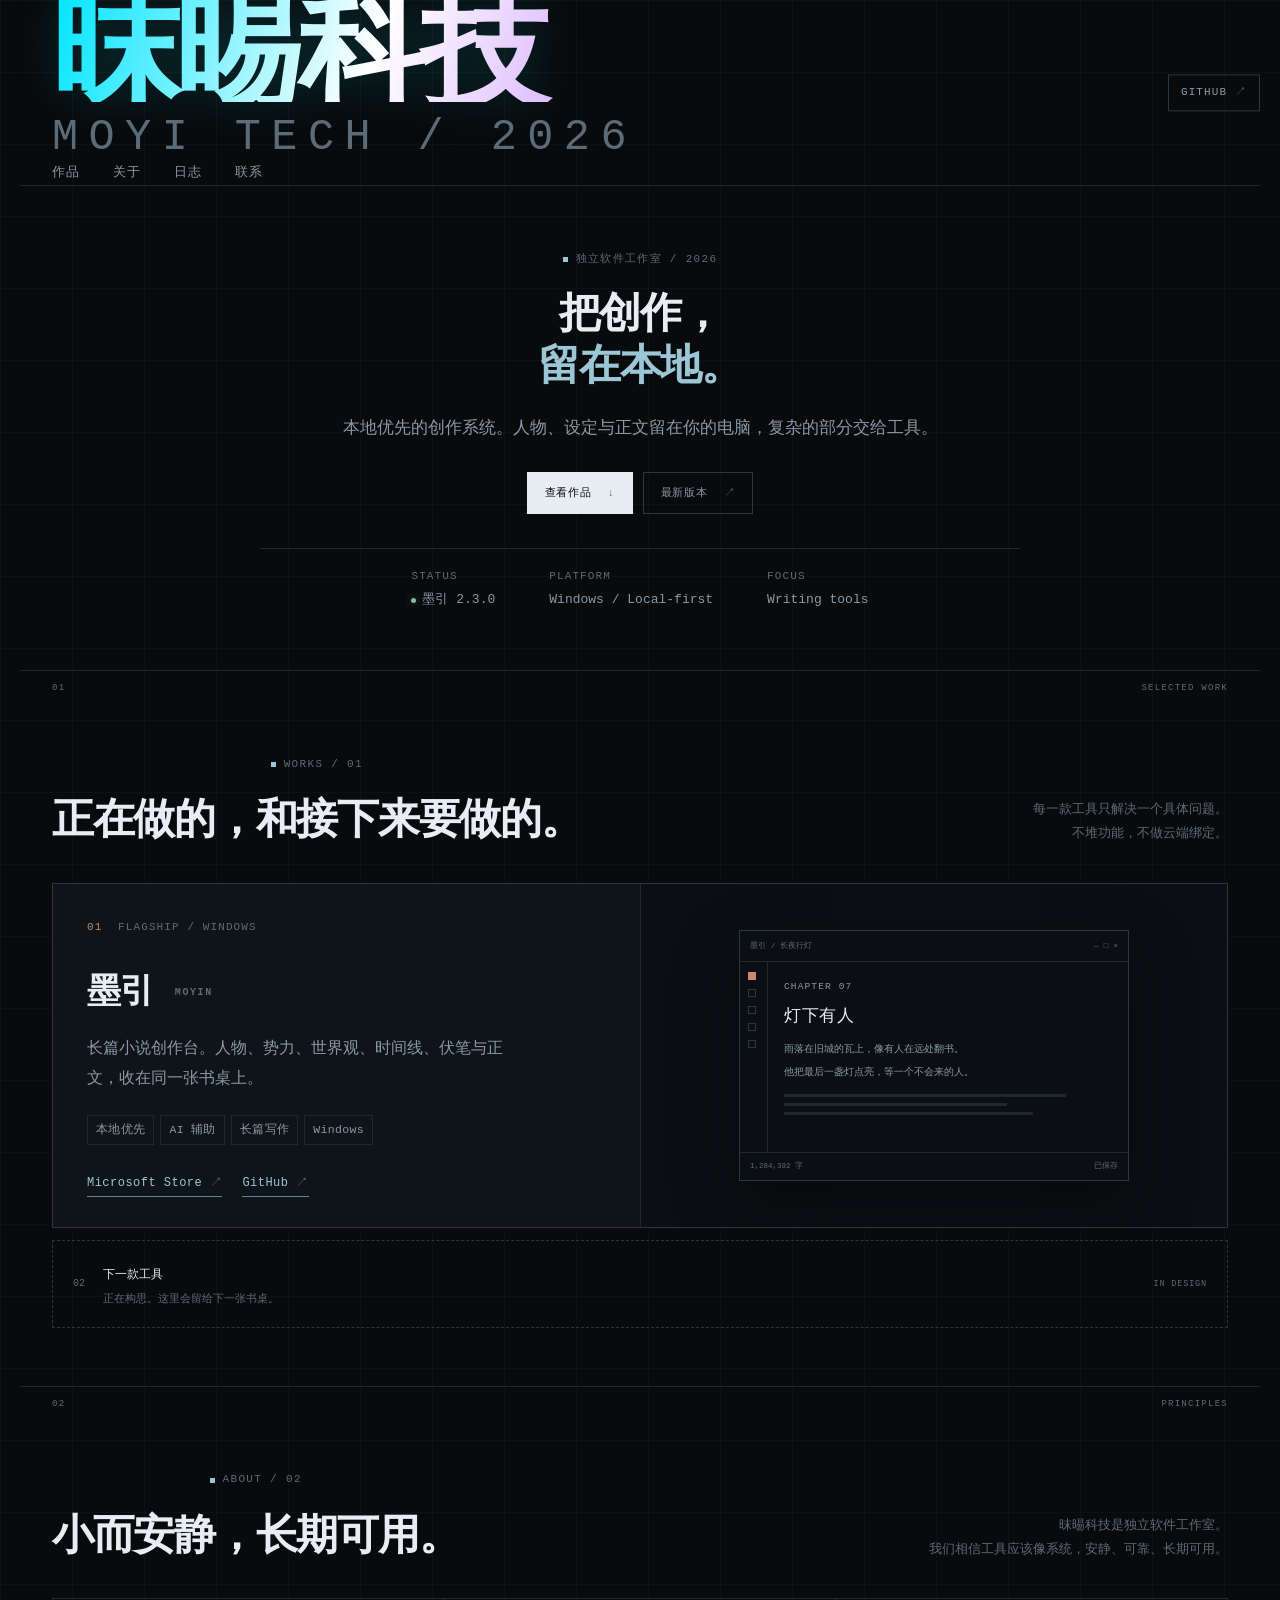
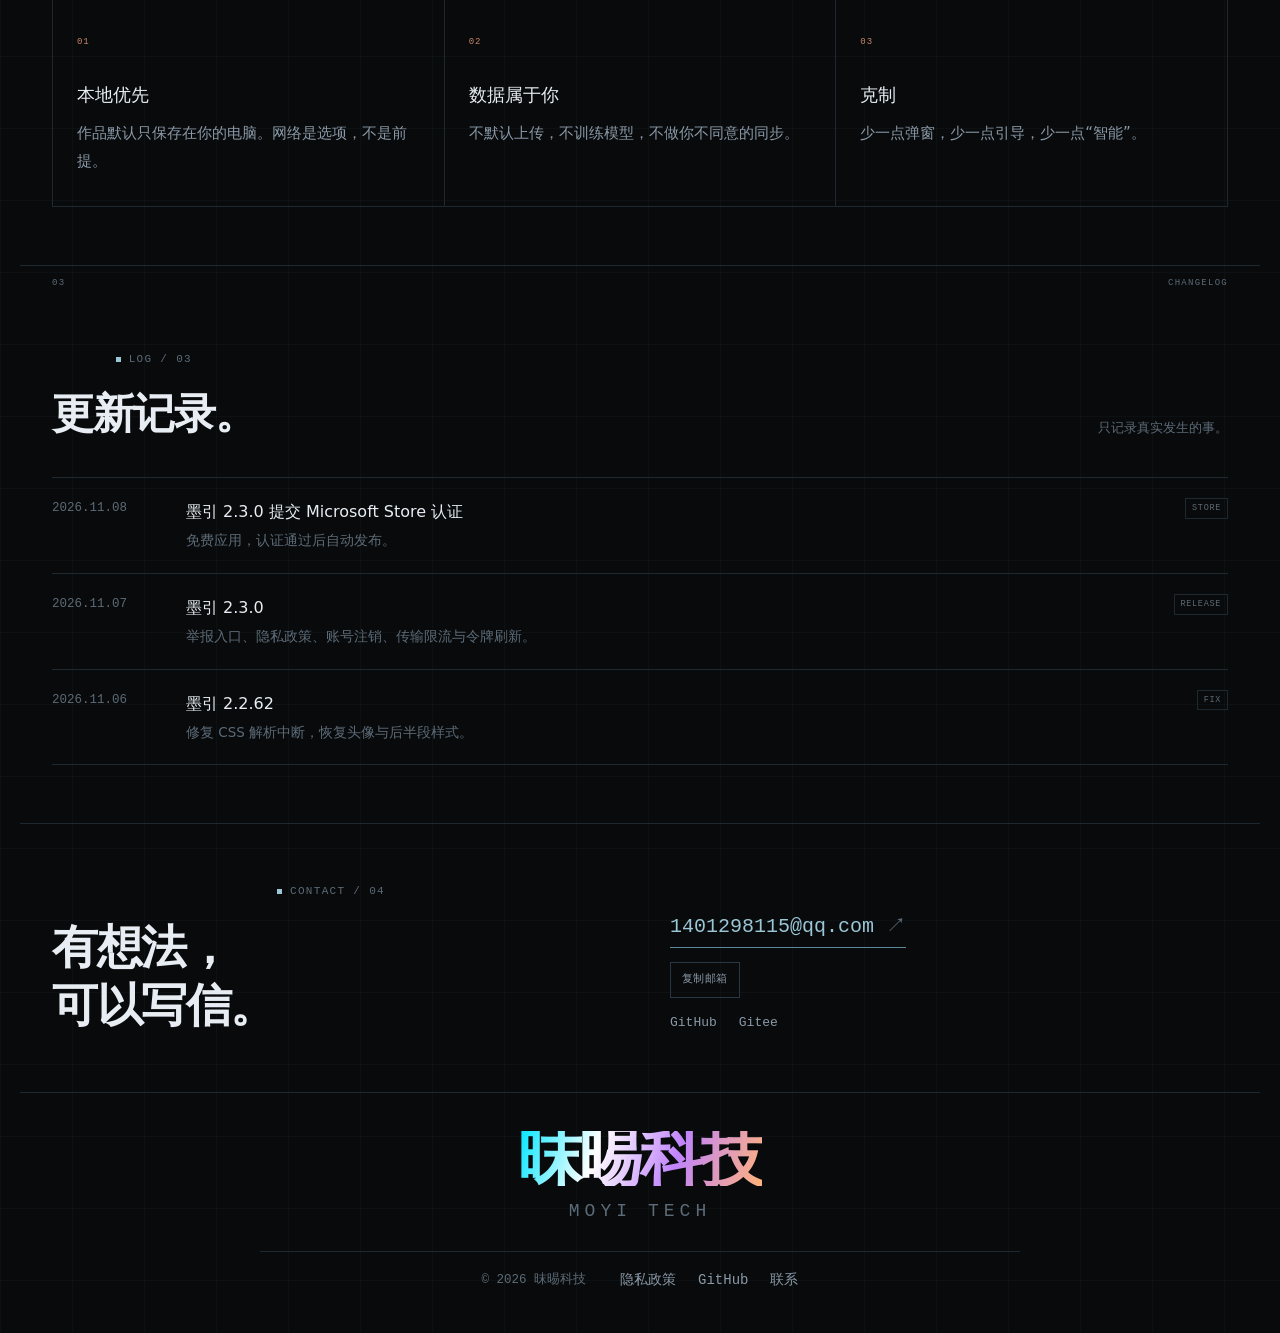
==== index.html @ 30725121 "Compact premium header, keep footer: index.html" ====
<!DOCTYPE html>
<html lang="zh-CN">
<head>
<meta charset="UTF-8">
<meta name="viewport" content="width=device-width, initial-scale=1.0">
<meta name="theme-color" content="#080a0c">
<title>昩晹科技 · 独立软件工作室</title>
<meta name="description" content="昩晹科技是独立软件工作室，做本地优先的写作与创作系统。第一款产品：墨引 · 长篇小说创作台。">
<meta name="author" content="昩晹科技">
<link rel="canonical" href="https://moyitech.top/">
<meta property="og:type" content="website">
<meta property="og:title" content="昩晹科技 · 独立软件工作室">
<meta property="og:description" content="本地优先的写作与创作系统。第一款产品：墨引。">
<meta property="og:url" content="https://moyitech.top/">
<meta property="og:site_name" content="昩晹科技">
<meta name="twitter:card" content="summary">
<meta name="twitter:title" content="昩晹科技 · 独立软件工作室">
<meta name="twitter:description" content="本地优先的写作与创作系统。第一款产品：墨引。">
<link rel="icon" href="favicon.svg" type="image/svg+xml">
<link rel="stylesheet" href="styles.css?v=20261108-5">
<script type="application/ld+json">
{
  "@context": "https://schema.org",
  "@type": "Organization",
  "name": "昩晹科技",
  "alternateName": "MOYI TECH",
  "url": "https://moyitech.top/",
  "email": "1401298115@qq.com",
  "description": "独立软件工作室，做本地优先的写作与创作系统。",
  "sameAs": [
    "https://github.com/MoYinAixiezuo",
    "https://gitee.com/AI-moyin"
  ]
}
</script>
</head>
<body>
<a class="skip" href="#main">跳到主要内容</a>

<header class="nav">
  <a class="brand" href="./" aria-label="昩晹科技首页">
    <span class="brand-word">昩晹科技</span>
    <span class="brand-sub">MOYI TECH / 2026</span>
  </a>
  <nav class="nav-links" aria-label="主导航">
    <a href="#works">作品</a>
    <a href="#about">关于</a>
    <a href="#log">日志</a>
    <a href="#contact">联系</a>
  </nav>
  <a class="nav-cta" href="https://github.com/MoYinAixiezuo/AI-MOYIN" target="_blank" rel="noopener">GITHUB <span>↗</span></a>
  <button class="nav-menu" type="button" aria-label="打开菜单" aria-expanded="false">
    <span></span><span></span>
  </button>
</header>

<main id="main">
  <section class="hero" aria-labelledby="hero-title">
    <div class="hero-copy">
      <p class="eyebrow"><span class="dot"></span> 独立软件工作室 / 2026</p>
      <h1 id="hero-title">把创作，<br><em>留在本地。</em></h1>
      <p class="hero-sub">本地优先的创作系统。人物、设定与正文留在你的电脑，复杂的部分交给工具。</p>
      <div class="hero-actions">
        <a class="btn btn-solid" href="#works">查看作品 <span>↓</span></a>
        <a class="btn btn-ghost" href="https://gitee.com/AI-moyin/let-writing-be-your-guide/releases" target="_blank" rel="noopener">最新版本 <span>↗</span></a>
      </div>
      <dl class="hero-meta">
        <div><dt>STATUS</dt><dd><span class="live"></span> 墨引 2.3.0</dd></div>
        <div><dt>PLATFORM</dt><dd>Windows / Local-first</dd></div>
        <div><dt>FOCUS</dt><dd>Writing tools</dd></div>
      </dl>
    </div>
  </section>

  <div class="rule"><span>01</span><span>SELECTED WORK</span></div>

  <section class="works" id="works" aria-labelledby="works-title">
    <div class="section-head">
      <div>
        <p class="eyebrow"><span class="dot"></span> WORKS / 01</p>
        <h2 id="works-title">正在做的，和接下来要做的。</h2>
      </div>
      <p class="section-note">每一款工具只解决一个具体问题。<br>不堆功能，不做云端绑定。</p>
    </div>

    <article class="product">
      <div class="product-info">
        <div class="product-kicker"><span>01</span> FLAGSHIP / WINDOWS</div>
        <h3>墨引 <small>MOYIN</small></h3>
        <p class="product-desc">长篇小说创作台。人物、势力、世界观、时间线、伏笔与正文，收在同一张书桌上。</p>
        <ul class="tags" aria-label="产品特性">
          <li>本地优先</li><li>AI 辅助</li><li>长篇写作</li><li>Windows</li>
        </ul>
        <div class="product-links">
          <a class="link-arrow" href="https://apps.microsoft.com/detail/9P5GRZ5X1S4Q" target="_blank" rel="noopener">Microsoft Store <span>↗</span></a>
          <a class="link-arrow" href="https://github.com/MoYinAixiezuo/AI-MOYIN" target="_blank" rel="noopener">GitHub <span>↗</span></a>
        </div>
      </div>
      <div class="product-visual" aria-hidden="true">
        <div class="mini-window">
          <div class="mini-top"><span>墨引 / 长夜行灯</span><span>— □ ×</span></div>
          <div class="mini-body">
            <aside class="mini-rail">
              <i class="active"></i><i></i><i></i><i></i><i></i>
            </aside>
            <div class="mini-text">
              <p class="mini-label">CHAPTER 07</p>
              <h4>灯下有人</h4>
              <p>雨落在旧城的瓦上，像有人在远处翻书。</p>
              <p>他把最后一盏灯点亮，等一个不会来的人。</p>
              <div class="mini-lines"><i></i><i></i><i></i></div>
            </div>
          </div>
          <div class="mini-foot"><span>1,284,392 字</span><span>已保存</span></div>
        </div>
      </div>
    </article>

    <div class="next-slot">
      <span class="next-index">02</span>
      <div><strong>下一款工具</strong><p>正在构思。这里会留给下一张书桌。</p></div>
      <span class="next-state">IN DESIGN</span>
    </div>
  </section>

  <div class="rule"><span>02</span><span>PRINCIPLES</span></div>

  <section class="about" id="about" aria-labelledby="about-title">
    <div class="section-head">
      <div>
        <p class="eyebrow"><span class="dot"></span> ABOUT / 02</p>
        <h2 id="about-title">小而安静，长期可用。</h2>
      </div>
      <p class="section-note">昩晹科技是独立软件工作室。<br>我们相信工具应该像系统，安静、可靠、长期可用。</p>
    </div>
    <div class="principles">
      <article><span>01</span><h3>本地优先</h3><p>作品默认只保存在你的电脑。网络是选项，不是前提。</p></article>
      <article><span>02</span><h3>数据属于你</h3><p>不默认上传，不训练模型，不做你不同意的同步。</p></article>
      <article><span>03</span><h3>克制</h3><p>少一点弹窗，少一点引导，少一点“智能”。</p></article>
    </div>
  </section>

  <div class="rule"><span>03</span><span>CHANGELOG</span></div>

  <section class="log" id="log" aria-labelledby="log-title">
    <div class="section-head">
      <div>
        <p class="eyebrow"><span class="dot"></span> LOG / 03</p>
        <h2 id="log-title">更新记录。</h2>
      </div>
      <p class="section-note">只记录真实发生的事。</p>
    </div>
    <ol class="timeline">
      <li><time datetime="2026-11-08">2026.11.08</time><div><strong>墨引 2.3.0 提交 Microsoft Store 认证</strong><p>免费应用，认证通过后自动发布。</p></div><span class="tag">STORE</span></li>
      <li><time datetime="2026-11-07">2026.11.07</time><div><strong>墨引 2.3.0</strong><p>举报入口、隐私政策、账号注销、传输限流与令牌刷新。</p></div><span class="tag">RELEASE</span></li>
      <li><time datetime="2026-11-06">2026.11.06</time><div><strong>墨引 2.2.62</strong><p>修复 CSS 解析中断，恢复头像与后半段样式。</p></div><span class="tag">FIX</span></li>
    </ol>
  </section>

  <section class="contact" id="contact" aria-labelledby="contact-title">
    <div>
      <p class="eyebrow"><span class="dot"></span> CONTACT / 04</p>
      <h2 id="contact-title">有想法，<br>可以写信。</h2>
    </div>
    <div class="contact-actions">
      <a class="contact-mail" href="mailto:1401298115@qq.com">1401298115@qq.com <span>↗</span></a>
      <button class="copy-mail" type="button" data-copy="1401298115@qq.com">复制邮箱</button>
      <div class="socials">
        <a href="https://github.com/MoYinAixiezuo" target="_blank" rel="noopener">GitHub</a>
        <a href="https://gitee.com/AI-moyin" target="_blank" rel="noopener">Gitee</a>
      </div>
    </div>
  </section>
</main>

<footer class="footer">
  <div class="footer-main">
    <div class="footer-brand">昩晹科技</div>
    <div class="footer-sub">MOYI TECH</div>
  </div>
  <div class="footer-bottom">
    <p class="footer-copy">© <span id="year">2026</span> 昩晹科技</p>
    <div class="footer-links">
      <a href="https://moyinaixiezuo.github.io/AI-MOYIN/privacy.html" target="_blank" rel="noopener">隐私政策</a>
      <a href="https://github.com/MoYinAixiezuo/AI-MOYIN" target="_blank" rel="noopener">GitHub</a>
      <a href="mailto:1401298115@qq.com">联系</a>
    </div>
  </div>
</footer>

<div class="toast" id="toast" role="status" aria-live="polite"></div>
<script src="app.js" defer></script>
</body>
</html>
---- styles.css ----
:root {
  --bg: #080a0c;
  --bg-2: #0b0f13;
  --panel: #0f1419;
  --panel-2: #121920;
  --line: #1e2831;
  --line-2: #2a3742;
  --text: #e7edf2;
  --muted: #8a99a6;
  --faint: #5c6b77;
  --cool: #9bc6d6;
  --cool-dim: #5c8798;
  --warm: #c88768;
  --mono: "Cascadia Code", "SFMono-Regular", Consolas, "Liberation Mono", monospace;
  --sans: "Segoe UI", "Microsoft YaHei", "PingFang SC", system-ui, sans-serif;
  --max: 1240px;
}
* { box-sizing: border-box; }
html { scroll-behavior: smooth; }
body {
  margin: 0; background: var(--bg); color: var(--text); font-family: var(--sans);
  font-size: 16px; line-height: 1.75; -webkit-font-smoothing: antialiased;
  background-image:
    linear-gradient(rgba(155, 198, 214, .035) 1px, transparent 1px),
    linear-gradient(90deg, rgba(155, 198, 214, .035) 1px, transparent 1px);
  background-size: 72px 72px;
}
a { color: inherit; text-decoration: none; }
button { font: inherit; }
::selection { background: var(--cool); color: var(--bg); }
.skip { position: fixed; left: 16px; top: -60px; z-index: 100; padding: 9px 14px; background: var(--cool); color: var(--bg); font-size: 12px; transition: top .2s; }
.skip:focus { top: 16px; }

/* Nav */
.nav {
  max-width: var(--max); margin: 0 auto; padding: 0 32px;
  position: relative; border-bottom: 1px solid var(--line);
}
.brand-band { display: block; padding: 22px 0 12px; border-bottom: 1px solid var(--line); }
.brand { display: block; width: 100%; }
.brand-word { display: flex; justify-content: space-between; align-items: baseline; width: 100%; font-family: var(--sans); font-size: clamp(64px, 10vw, 150px); line-height: .8; letter-spacing: -.04em; font-weight: 700;
  background: linear-gradient(108deg, #00e5ff 0%, #ffffff 28%, #c084fc 58%, #ff8a4c 82%, #ffd166 100%);
  -webkit-background-clip: text; background-clip: text;
  -webkit-text-fill-color: transparent; color: transparent;
  filter: drop-shadow(0 0 24px rgba(0, 229, 255, .16));
}
.brand-word i { font-style: normal; }
.brand-sub { display: block; margin-top: 12px; text-align: left; font-family: var(--mono); font-size: clamp(26px, 3.4vw, 49px); line-height: 1.1; letter-spacing: .24em; color: var(--faint); }
.nav-row { position: relative; display: flex; align-items: center; justify-content: center; gap: 26px; padding: 14px 0 16px; }
.nav-links { display: flex; gap: 34px; font-family: var(--mono); font-size: 13px; letter-spacing: .04em; color: var(--muted); }
.nav-links a { transition: color .2s; }
.nav-links a:hover { color: var(--text); }
.nav-cta { position: absolute; right: 0; top: 50%; transform: translateY(-50%); font-family: var(--mono); font-size: 11px; letter-spacing: .1em; border: 1px solid var(--line-2); padding: 8px 12px; color: var(--muted); transition: .2s; }
.nav-cta:hover { border-color: var(--cool-dim); color: var(--cool); }
.nav-cta span { color: var(--faint); }
.nav-menu { display: none; width: 36px; height: 36px; background: none; border: 1px solid var(--line-2); color: var(--text); }
.nav-menu span { display: block; width: 14px; height: 1px; margin: 4px auto; background: currentColor; }

/* Hero */
.hero {
  max-width: var(--max); margin: 0 auto; padding: 64px 32px 58px;
  display: block; text-align: center;
}
.hero-copy { max-width: 900px; margin: 0 auto; }
.eyebrow { margin: 0 0 18px; font-family: var(--mono); font-size: 11px; letter-spacing: .12em; color: var(--faint); display: flex; align-items: center; justify-content: center; gap: 8px; }
.dot { width: 5px; height: 5px; background: var(--cool); display: inline-block; }
.hero h1 {
  margin: 0; display: inline-block; font-size: clamp(32px, 3.8vw, 42px); line-height: 1.24; letter-spacing: -.03em; font-weight: 600;
  color: var(--text);
}
.hero h1 em { font-style: normal; color: var(--cool); }
.hero-sub { margin: 20px auto 0; max-width: 620px; color: var(--muted); font-size: 17px; line-height: 1.9; }
.hero-actions { display: flex; gap: 10px; flex-wrap: wrap; justify-content: center; margin-top: 28px; }
.btn { display: inline-flex; align-items: center; gap: 16px; padding: 11px 17px; font-family: var(--mono); font-size: 10.5px; letter-spacing: .07em; border: 1px solid var(--line-2); transition: .2s; }
.btn span { color: var(--faint); }
.btn-solid { background: var(--text); color: var(--bg); border-color: var(--text); }
.btn-solid:hover { background: var(--cool); border-color: var(--cool); }
.btn-ghost { color: var(--muted); }
.btn-ghost:hover { color: var(--text); border-color: var(--cool-dim); }
.hero-meta { display: flex; justify-content: center; gap: 54px; flex-wrap: wrap; margin: 34px auto 0; padding: 18px 0 0; border-top: 1px solid var(--line); max-width: 760px; text-align: left; }
.hero-meta dt { font-family: var(--mono); font-size: 11px; letter-spacing: .1em; color: var(--faint); margin-bottom: 3px; }
.hero-meta dd { margin: 0; font-family: var(--mono); font-size: 13px; color: var(--muted); display: flex; align-items: center; gap: 6px; }
.live { width: 5px; height: 5px; background: #7fbf9a; border-radius: 50%; display: inline-block; box-shadow: 0 0 8px rgba(127,191,154,.5); }

/* Terminal panel */
.hero-panel { position: relative; border: 1px solid var(--line-2); background: rgba(15,20,25,.86); overflow: hidden; }
.hero-panel::before { content: ""; position: absolute; inset: 0; background-image: linear-gradient(rgba(155,198,214,.03) 1px, transparent 1px), linear-gradient(90deg, rgba(155,198,214,.03) 1px, transparent 1px); background-size: 28px 28px; pointer-events: none; }
.panel-bar { position: relative; display: flex; justify-content: space-between; align-items: center; padding: 11px 14px; border-bottom: 1px solid var(--line); font-family: var(--mono); font-size: 9px; letter-spacing: .12em; color: var(--faint); }
.panel-dots { display: flex; gap: 5px; }
.panel-dots i { width: 5px; height: 5px; border: 1px solid var(--line-2); display: block; }
.panel-dots i:first-child { background: var(--cool-dim); border-color: var(--cool-dim); }
.panel-body { position: relative; padding: 24px 18px 0; font-family: var(--mono); font-size: 12px; line-height: 2.15; color: var(--muted); }
.code-line { white-space: nowrap; }
.ln { display: inline-block; width: 26px; color: var(--faint); user-select: none; }
.kw { color: #8fb3c4; }
.str { color: #c9a184; }
.panel-status { display: flex; justify-content: space-between; margin: 22px -18px 0; padding: 11px 14px; border-top: 1px solid var(--line); font-size: 9px; letter-spacing: .1em; color: var(--faint); }
.panel-status span { display: flex; align-items: center; gap: 6px; }
.panel-grid { position: absolute; right: -18px; bottom: -22px; width: 120px; height: 120px; border: 1px solid var(--line); opacity: .45; transform: rotate(45deg); }

/* Rules */
.rule { max-width: var(--max); margin: 0 auto; padding: 0 32px; display: flex; justify-content: space-between; border-top: 1px solid var(--line); padding-top: 10px; font-family: var(--mono); font-size: 9px; letter-spacing: .14em; color: var(--faint); }

/* Sections */
.works, .about, .log, .contact { max-width: var(--max); margin: 0 auto; padding: 58px 32px; }
.section-head { display: flex; justify-content: space-between; gap: 40px; align-items: flex-end; margin-bottom: 36px; }
.section-head h2 { margin: 0; font-size: clamp(28px, 3.4vw, 42px); line-height: 1.3; letter-spacing: -.03em; font-weight: 600; }
.section-note { margin: 0; text-align: right; font-family: var(--mono); font-size: 12.5px; line-height: 1.9; color: var(--faint); }

/* Product */
.product { display: grid; grid-template-columns: 1fr 1fr; border: 1px solid var(--line-2); background: var(--panel); }
.product-info { padding: 34px 34px 30px; display: flex; flex-direction: column; align-items: flex-start; }
.product-kicker { font-family: var(--mono); font-size: 11px; letter-spacing: .1em; color: var(--faint); }
.product-kicker span { color: var(--warm); margin-right: 8px; }
.product h3 { margin: 24px 0 0; font-size: 34px; letter-spacing: -.02em; font-weight: 600; }
.product h3 small { font-family: var(--mono); font-size: 10px; letter-spacing: .16em; color: var(--faint); margin-left: 10px; vertical-align: middle; }
.product-desc { max-width: 430px; margin: 14px 0 0; color: var(--muted); font-size: 15.5px; line-height: 1.9; }
.tags { display: flex; flex-wrap: wrap; gap: 6px; padding: 0; margin: 22px 0 0; list-style: none; }
.tags li { font-family: var(--mono); font-size: 11.5px; letter-spacing: .03em; color: var(--muted); border: 1px solid var(--line); padding: 4px 8px; }
.product-links { display: flex; gap: 20px; flex-wrap: wrap; margin-top: auto; padding-top: 28px; }
.link-arrow { font-family: var(--mono); font-size: 12px; letter-spacing: .04em; color: var(--cool); border-bottom: 1px solid var(--cool-dim); padding-bottom: 2px; }
.link-arrow span { color: var(--faint); }
.product-visual { border-left: 1px solid var(--line); display: grid; place-items: center; padding: 30px; background: var(--bg-2); position: relative; overflow: hidden; }
.product-visual::after { content: ""; position: absolute; inset: 0; background-image: radial-gradient(rgba(155,198,214,.12) .6px, transparent .6px); background-size: 12px 12px; opacity: .35; pointer-events: none; }
.mini-window { position: relative; width: 100%; max-width: 390px; border: 1px solid var(--line-2); background: #0b0f13; box-shadow: 0 24px 60px rgba(0,0,0,.35); z-index: 1; }
.mini-top { display: flex; justify-content: space-between; align-items: center; padding: 8px 10px; border-bottom: 1px solid var(--line); font-family: var(--mono); font-size: 8px; color: var(--faint); }
.mini-body { display: grid; grid-template-columns: 28px 1fr; min-height: 190px; }
.mini-rail { border-right: 1px solid var(--line); padding: 10px 8px; display: flex; flex-direction: column; gap: 9px; }
.mini-rail i { display: block; width: 8px; height: 8px; border: 1px solid var(--line-2); }
.mini-rail i.active { background: var(--warm); border-color: var(--warm); }
.mini-text { padding: 16px 16px 12px; }
.mini-label { margin: 0; font-family: var(--mono); font-size: 7.5px; letter-spacing: .12em; color: var(--faint); }
.mini-text h4 { margin: 5px 0 10px; font-size: 17px; font-weight: 500; letter-spacing: .04em; }
.mini-text p { margin: 0 0 5px; font-size: 9.5px; line-height: 1.85; color: var(--muted); }
.mini-lines { margin-top: 14px; display: grid; gap: 6px; }
.mini-lines i { display: block; height: 3px; background: var(--line); width: 86%; }
.mini-lines i:nth-child(2) { width: 68%; }
.mini-lines i:nth-child(3) { width: 76%; }
.mini-foot { display: flex; justify-content: space-between; border-top: 1px solid var(--line); padding: 7px 10px; font-family: var(--mono); font-size: 7.5px; color: var(--faint); }

.next-slot { display: flex; align-items: center; gap: 18px; margin-top: 12px; border: 1px dashed var(--line-2); padding: 18px 20px; }
.next-index { font-family: var(--mono); font-size: 10px; color: var(--faint); }
.next-slot strong { font-size: 12px; font-weight: 500; }
.next-slot p { margin: 2px 0 0; color: var(--faint); font-size: 11px; }
.next-state { margin-left: auto; font-family: var(--mono); font-size: 8.5px; letter-spacing: .1em; color: var(--faint); }

/* About */
.principles { display: grid; grid-template-columns: repeat(3, 1fr); border-top: 1px solid var(--line); border-left: 1px solid var(--line); }
.principles article { border-right: 1px solid var(--line); border-bottom: 1px solid var(--line); padding: 26px 24px 30px; }
.principles span { font-family: var(--mono); font-size: 9px; color: var(--warm); letter-spacing: .1em; }
.principles h3 { margin: 26px 0 8px; font-size: 18px; font-weight: 500; }
.principles p { margin: 0; color: var(--muted); font-size: 15px; line-height: 1.9; }

/* Log */
.timeline { list-style: none; padding: 0; margin: 0; border-top: 1px solid var(--line); }
.timeline li { display: grid; grid-template-columns: 110px 1fr 70px; gap: 24px; align-items: start; padding: 20px 0; border-bottom: 1px solid var(--line); }
.timeline time { font-family: var(--mono); font-size: 12.5px; color: var(--faint); }
.timeline strong { font-size: 16px; font-weight: 500; }
.timeline p { margin: 3px 0 0; color: var(--faint); font-size: 13.5px; }
.tag { justify-self: end; font-family: var(--mono); font-size: 8.5px; letter-spacing: .08em; color: var(--faint); border: 1px solid var(--line); padding: 2px 6px; }

/* Contact */
.contact { display: grid; grid-template-columns: 1fr 1fr; gap: 60px; align-items: end; border-top: 1px solid var(--line); }
.contact h2 { margin: 0; font-size: clamp(30px, 4vw, 46px); line-height: 1.25; letter-spacing: -.03em; font-weight: 600; }
.contact-actions { display: flex; flex-direction: column; align-items: flex-start; gap: 14px; }
.contact-mail { font-family: var(--mono); font-size: clamp(14px, 2vw, 20px); color: var(--cool); border-bottom: 1px solid var(--cool-dim); padding-bottom: 3px; }
.contact-mail span { color: var(--faint); }
.copy-mail { background: none; border: 1px solid var(--line-2); color: var(--muted); font-family: var(--mono); font-size: 11px; letter-spacing: .04em; padding: 7px 11px; cursor: pointer; }
.copy-mail:hover { color: var(--text); border-color: var(--cool-dim); }
.socials { display: flex; gap: 22px; font-family: var(--mono); font-size: 13px; color: var(--muted); }
.socials a:hover { color: var(--cool); }

/* Footer */
.footer { max-width: var(--max); margin: 0 auto; padding: 38px 32px 40px; border-top: 1px solid var(--line); display: block; text-align: center; }
.footer-main { display: flex; flex-direction: column; align-items: center; gap: 10px; padding-bottom: 24px; }
.footer-brand { font-family: var(--sans); font-size: 64px; line-height: .85; font-weight: 700; letter-spacing: -.05em;
  background: linear-gradient(108deg, #00e5ff 0%, #ffffff 32%, #c084fc 64%, #ffb27a 100%);
  -webkit-background-clip: text; background-clip: text; -webkit-text-fill-color: transparent; color: transparent;
}
.footer-sub { font-family: var(--mono); font-size: 18px; letter-spacing: .28em; color: var(--faint); }
.footer p { margin: 0; font-family: var(--mono); font-size: 12.5px; color: var(--faint); }
.footer-bottom { display: flex; justify-content: center; align-items: center; gap: 34px; max-width: 760px; margin: 0 auto; border-top: 1px solid var(--line); padding-top: 16px; flex-wrap: wrap; }
.footer-links { display: flex; gap: 22px; justify-content: center; font-family: var(--mono); font-size: 14px; color: var(--muted); }
.footer-links a:hover { color: var(--cool); }

/* Toast */
.toast { position: fixed; left: 50%; bottom: 24px; transform: translate(-50%, 20px); background: var(--text); color: var(--bg); font-family: var(--mono); font-size: 10px; padding: 8px 14px; opacity: 0; pointer-events: none; transition: .25s; z-index: 50; }
.toast.show { opacity: 1; transform: translate(-50%, 0); }

@media (max-width: 920px) {
  .hero { grid-template-columns: 1fr; gap: 40px; padding-top: 56px; }
  .hero-panel { max-width: 520px; }
  .product { grid-template-columns: 1fr; }
  .product-visual { border-left: 0; border-top: 1px solid var(--line); min-height: 280px; }
  .contact { grid-template-columns: 1fr; gap: 30px; }
}
@media (max-width: 680px) {
  .nav { padding: 0 20px; }
  .brand-band { padding: 16px 0 10px; }
  .brand { gap: 12px; }
  .brand-mark { width: 40px; height: 40px; font-size: 20px; }
  .brand-word { font-size: 64px; }
  .brand-sub { margin-top: 8px; font-size: 20px; letter-spacing: .18em; }
  .brand-meta { display: none; }
  .nav-row { padding: 12px 0; }
  .nav-links { display: none; position: absolute; top: 100%; left: 0; right: 0; background: var(--bg); border-bottom: 1px solid var(--line); padding: 16px 20px; flex-direction: column; gap: 12px; z-index: 30; }
  .nav-links.open { display: flex; }
  .nav-cta { display: none; }
  .nav-menu { position: absolute; right: 0; top: 50%; transform: translateY(-50%); display: block; margin-left: 0; }
  .hero, .works, .about, .log, .contact { padding-left: 20px; padding-right: 20px; }
  .rule { padding-left: 20px; padding-right: 20px; }
  .hero { padding-top: 42px; padding-bottom: 54px; }
  .hero h1 { font-size: 30px; }
  .brand-word { font-size: 38px; }
  .brand-mark { width: 32px; height: 32px; font-size: 16px; }
  .hero-meta { display: grid; grid-template-columns: 1fr 1fr; gap: 14px 22px; max-width: 100%; margin-top: 28px; }
  .hero-meta > div:nth-child(3) { display: none; }
  .hero-meta dd { font-size: 11.5px; }
  .hero-meta dt { font-size: 10px; }
  .section-head { flex-direction: column; align-items: flex-start; gap: 12px; }
  .section-note { text-align: left; }
  .principles { grid-template-columns: 1fr; }
  .timeline li { grid-template-columns: 1fr; gap: 5px; }
  .tag { justify-self: start; }
  .footer { padding-left: 20px; padding-right: 20px; }
  .footer-main { gap: 8px; padding-bottom: 20px; }
  .footer-brand { font-size: 42px; }
  .footer-sub { font-size: 13px; letter-spacing: .2em; }
  .footer-bottom { flex-direction: column; align-items: center; gap: 10px; }
  .footer-links { justify-content: center; flex-wrap: wrap; gap: 18px; font-size: 13px; }
  .product-info { padding: 26px 22px; }
  .product-visual { padding: 22px; }
  .next-slot { align-items: flex-start; }
  .next-state { display: none; }
}
@media (prefers-reduced-motion: reduce) {
  html { scroll-behavior: auto; }
  .reveal { opacity: 1; transform: none; transition: none; }
}
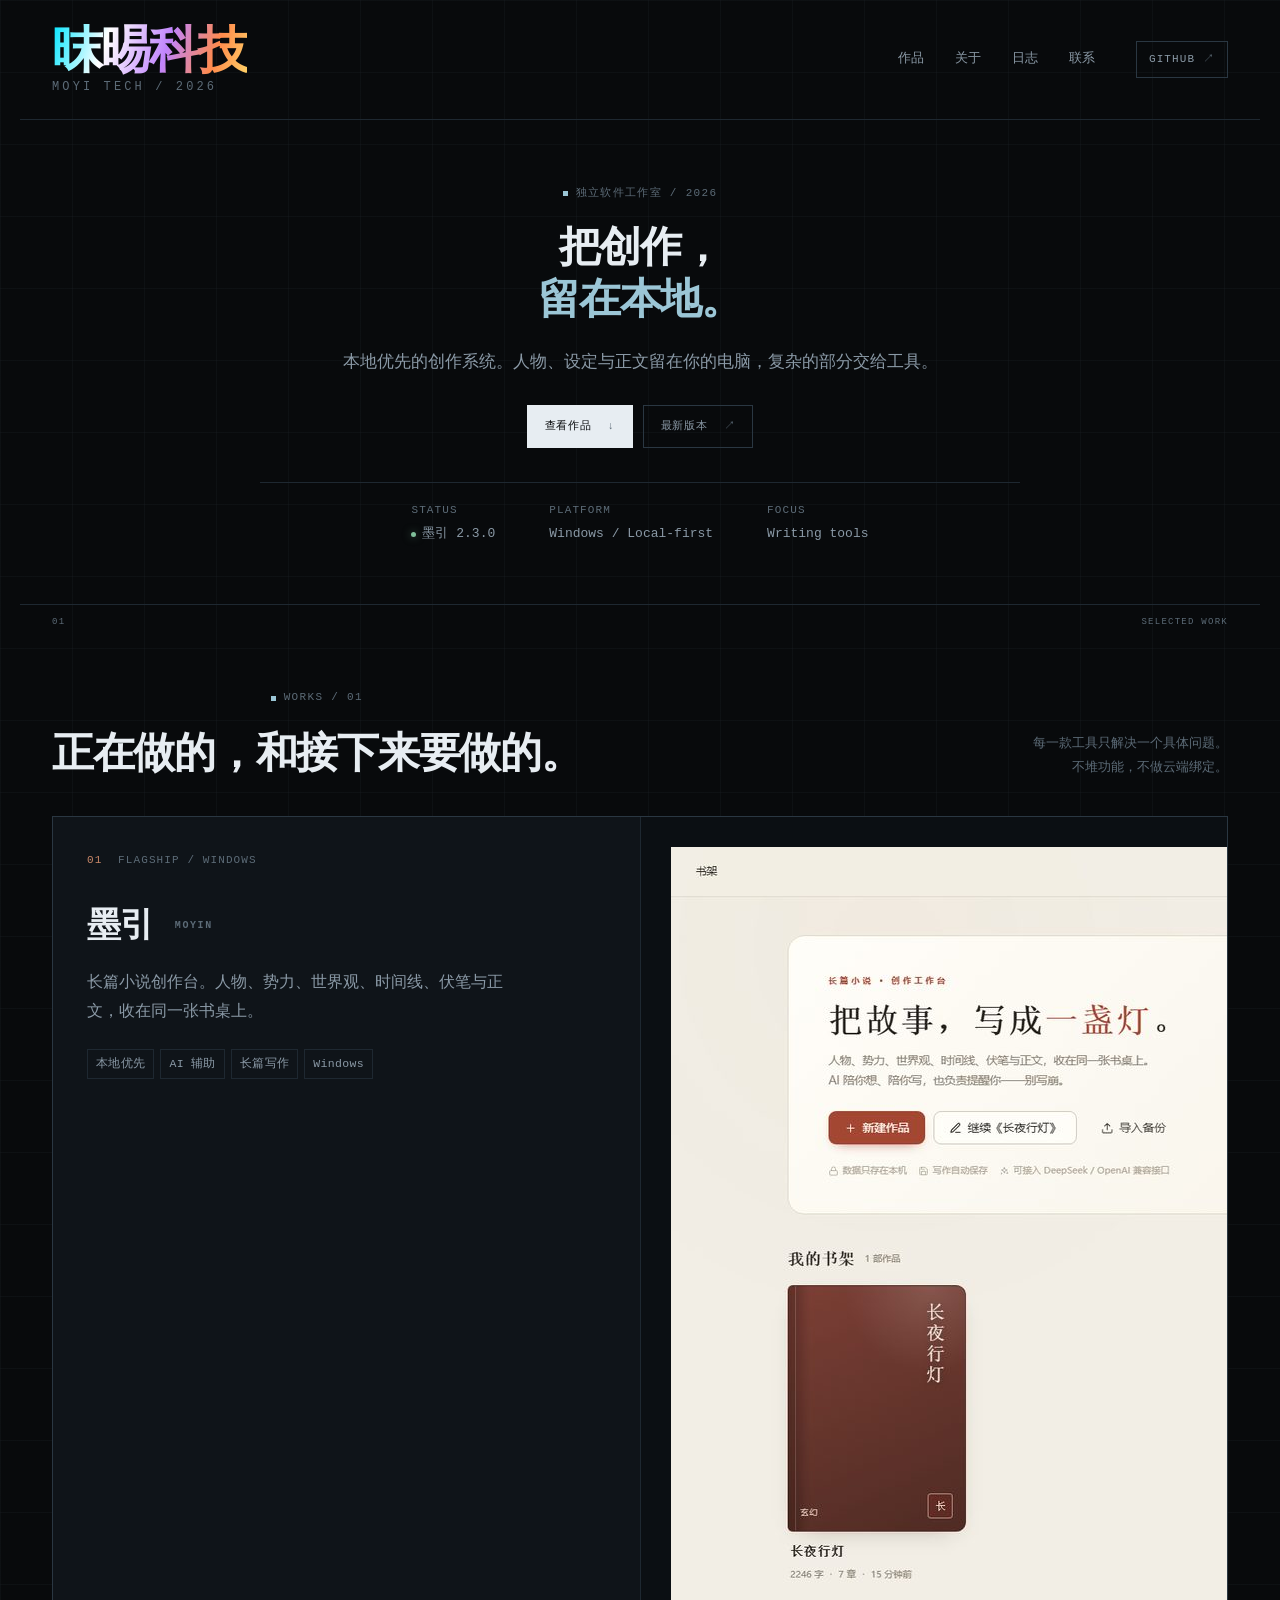
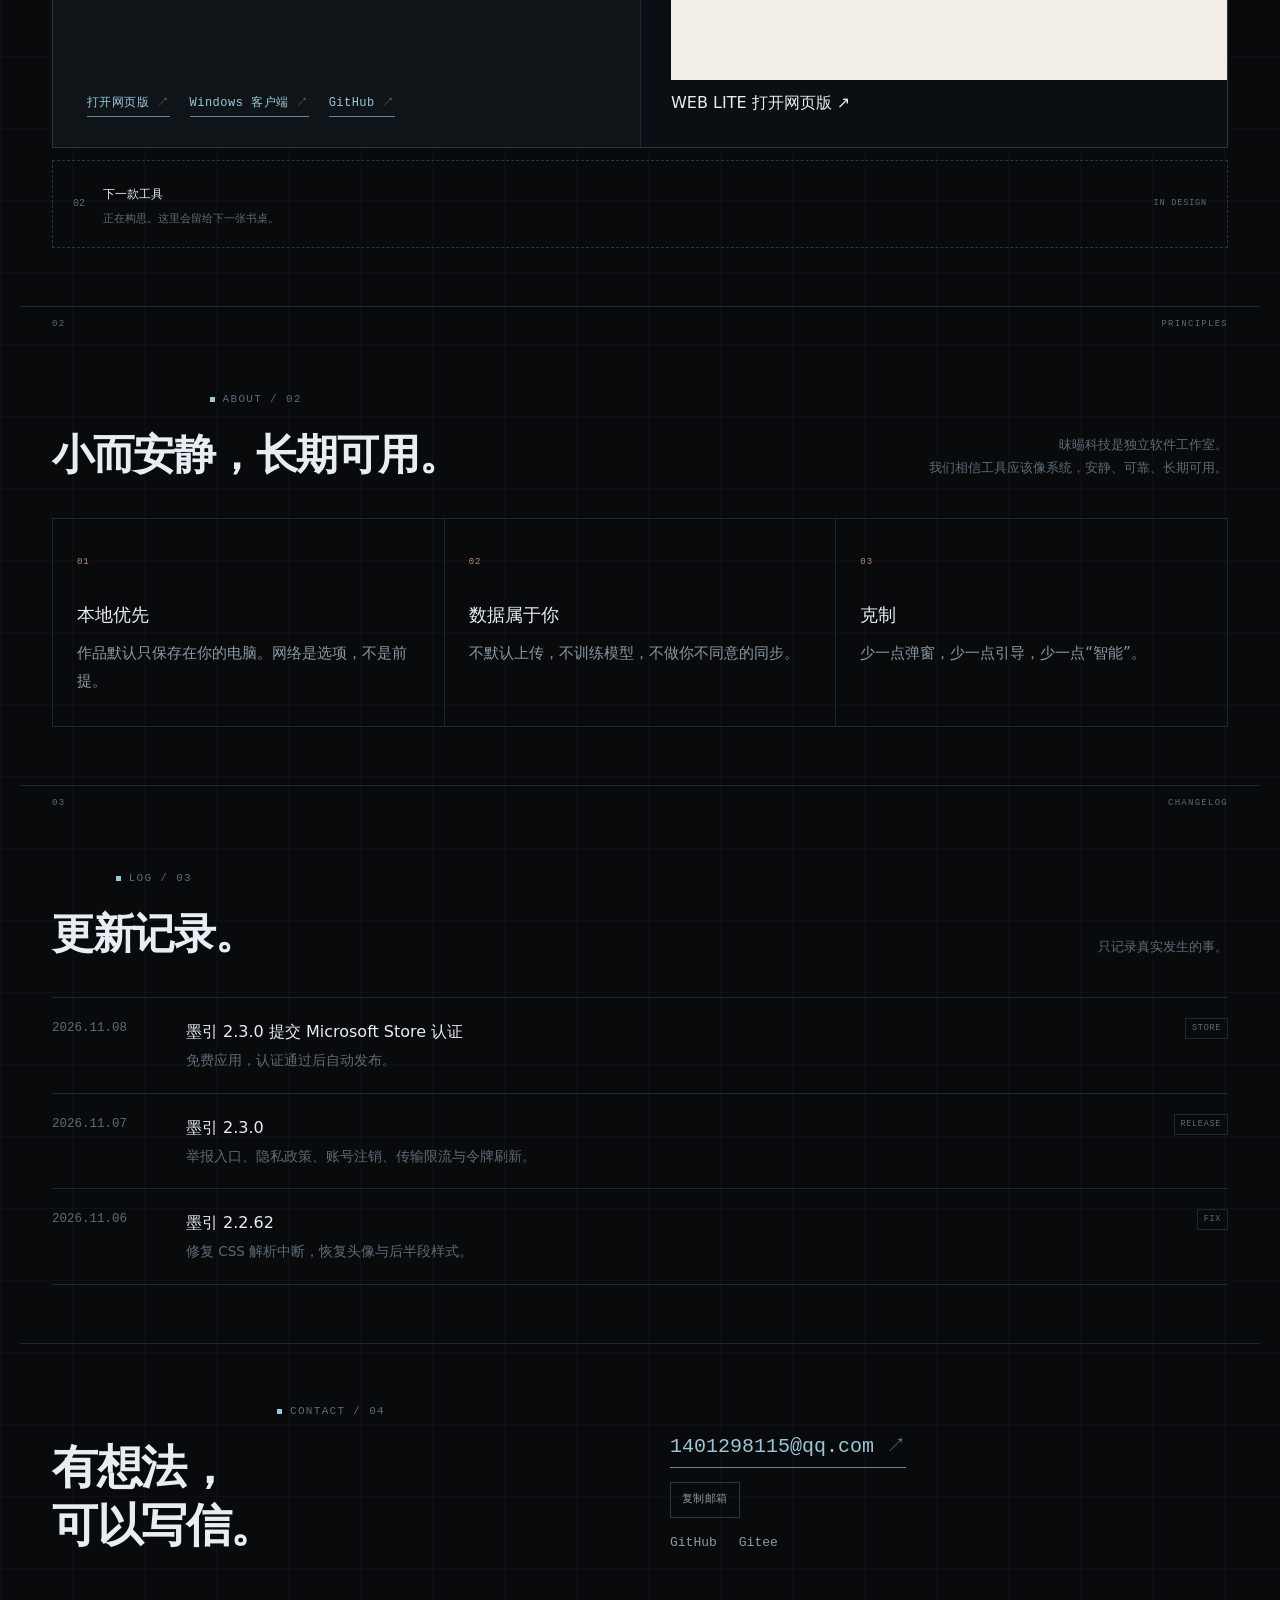
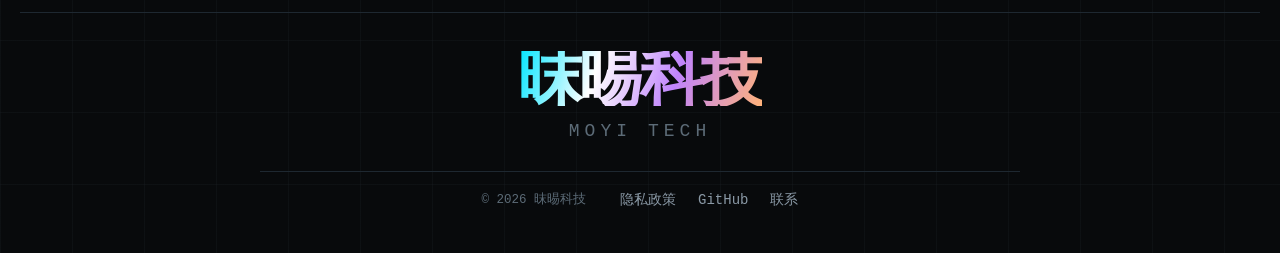
==== commit 0bd049a9: "Web Lite entry and shelf shot: index.html" ====
--- a/index.html
+++ b/index.html
@@ -17,7 +17,7 @@
 <meta name="twitter:title" content="昩晹科技 · 独立软件工作室">
 <meta name="twitter:description" content="本地优先的写作与创作系统。第一款产品：墨引。">
 <link rel="icon" href="favicon.svg" type="image/svg+xml">
-<link rel="stylesheet" href="styles.css?v=20261108-5">
+<link rel="stylesheet" href="styles.css?v=20261108-6">
 <script type="application/ld+json">
 {
   "@context": "https://schema.org",
@@ -92,27 +92,17 @@
           <li>本地优先</li><li>AI 辅助</li><li>长篇写作</li><li>Windows</li>
         </ul>
         <div class="product-links">
-          <a class="link-arrow" href="https://apps.microsoft.com/detail/9P5GRZ5X1S4Q" target="_blank" rel="noopener">Microsoft Store <span>↗</span></a>
+          <a class="link-arrow" href="https://moyin.moyitech.top" target="_blank" rel="noopener">打开网页版 <span>↗</span></a>
+          <a class="link-arrow" href="https://apps.microsoft.com/detail/9P5GRZ5X1S4Q" target="_blank" rel="noopener">Windows 客户端 <span>↗</span></a>
           <a class="link-arrow" href="https://github.com/MoYinAixiezuo/AI-MOYIN" target="_blank" rel="noopener">GitHub <span>↗</span></a>
         </div>
       </div>
-      <div class="product-visual" aria-hidden="true">
-        <div class="mini-window">
-          <div class="mini-top"><span>墨引 / 长夜行灯</span><span>— □ ×</span></div>
-          <div class="mini-body">
-            <aside class="mini-rail">
-              <i class="active"></i><i></i><i></i><i></i><i></i>
-            </aside>
-            <div class="mini-text">
-              <p class="mini-label">CHAPTER 07</p>
-              <h4>灯下有人</h4>
-              <p>雨落在旧城的瓦上，像有人在远处翻书。</p>
-              <p>他把最后一盏灯点亮，等一个不会来的人。</p>
-              <div class="mini-lines"><i></i><i></i><i></i></div>
-            </div>
-          </div>
-          <div class="mini-foot"><span>1,284,392 字</span><span>已保存</span></div>
-        </div>
+      <div class="product-visual">
+        <a class="product-shot" href="https://moyin.moyitech.top" target="_blank" rel="noopener" aria-label="打开墨引网页版">
+          <img src="assets/moyin-shelf.jpg" alt="墨引书架界面" loading="lazy" />
+          <span class="shot-badge">WEB LITE</span>
+          <span class="shot-cta">打开网页版 ↗</span>
+        </a>
       </div>
     </article>
 
--- a/styles.css
+++ b/styles.css
@@ -33,24 +33,21 @@
 
 /* Nav */
 .nav {
-  max-width: var(--max); margin: 0 auto; padding: 0 32px;
-  position: relative; border-bottom: 1px solid var(--line);
-}
-.brand-band { display: block; padding: 22px 0 12px; border-bottom: 1px solid var(--line); }
-.brand { display: block; width: 100%; }
-.brand-word { display: flex; justify-content: space-between; align-items: baseline; width: 100%; font-family: var(--sans); font-size: clamp(64px, 10vw, 150px); line-height: .8; letter-spacing: -.04em; font-weight: 700;
+  max-width: var(--max); margin: 0 auto; padding: 24px 32px;
+  position: relative; display: flex; align-items: center; gap: 40px;
+  border-bottom: 1px solid var(--line);
+}
+.brand { display: flex; flex-direction: column; align-items: flex-start; gap: 5px; flex: none; }
+.brand-word { font-family: var(--sans); font-size: clamp(34px, 4vw, 56px); line-height: 1; letter-spacing: -.045em; font-weight: 700; white-space: nowrap;
   background: linear-gradient(108deg, #00e5ff 0%, #ffffff 28%, #c084fc 58%, #ff8a4c 82%, #ffd166 100%);
   -webkit-background-clip: text; background-clip: text;
   -webkit-text-fill-color: transparent; color: transparent;
-  filter: drop-shadow(0 0 24px rgba(0, 229, 255, .16));
-}
-.brand-word i { font-style: normal; }
-.brand-sub { display: block; margin-top: 12px; text-align: left; font-family: var(--mono); font-size: clamp(26px, 3.4vw, 49px); line-height: 1.1; letter-spacing: .24em; color: var(--faint); }
-.nav-row { position: relative; display: flex; align-items: center; justify-content: center; gap: 26px; padding: 14px 0 16px; }
-.nav-links { display: flex; gap: 34px; font-family: var(--mono); font-size: 13px; letter-spacing: .04em; color: var(--muted); }
+}
+.brand-sub { display: block; font-family: var(--mono); font-size: 12px; line-height: 1.2; letter-spacing: .26em; color: var(--faint); }
+.nav-links { display: flex; gap: 30px; margin-left: auto; font-family: var(--mono); font-size: 13px; letter-spacing: .04em; color: var(--muted); }
 .nav-links a { transition: color .2s; }
 .nav-links a:hover { color: var(--text); }
-.nav-cta { position: absolute; right: 0; top: 50%; transform: translateY(-50%); font-family: var(--mono); font-size: 11px; letter-spacing: .1em; border: 1px solid var(--line-2); padding: 8px 12px; color: var(--muted); transition: .2s; }
+.nav-cta { font-family: var(--mono); font-size: 11px; letter-spacing: .1em; border: 1px solid var(--line-2); padding: 8px 12px; color: var(--muted); transition: .2s; }
 .nav-cta:hover { border-color: var(--cool-dim); color: var(--cool); }
 .nav-cta span { color: var(--faint); }
 .nav-menu { display: none; width: 36px; height: 36px; background: none; border: 1px solid var(--line-2); color: var(--text); }
@@ -195,18 +192,14 @@
   .contact { grid-template-columns: 1fr; gap: 30px; }
 }
 @media (max-width: 680px) {
-  .nav { padding: 0 20px; }
-  .brand-band { padding: 16px 0 10px; }
-  .brand { gap: 12px; }
-  .brand-mark { width: 40px; height: 40px; font-size: 20px; }
-  .brand-word { font-size: 64px; }
-  .brand-sub { margin-top: 8px; font-size: 20px; letter-spacing: .18em; }
-  .brand-meta { display: none; }
-  .nav-row { padding: 12px 0; }
+  .nav { padding: 16px 20px; gap: 14px; }
+  .brand { gap: 4px; }
+  .brand-word { font-size: 34px; }
+  .brand-sub { font-size: 9px; letter-spacing: .2em; }
   .nav-links { display: none; position: absolute; top: 100%; left: 0; right: 0; background: var(--bg); border-bottom: 1px solid var(--line); padding: 16px 20px; flex-direction: column; gap: 12px; z-index: 30; }
   .nav-links.open { display: flex; }
   .nav-cta { display: none; }
-  .nav-menu { position: absolute; right: 0; top: 50%; transform: translateY(-50%); display: block; margin-left: 0; }
+  .nav-menu { display: block; margin-left: auto; }
   .hero, .works, .about, .log, .contact { padding-left: 20px; padding-right: 20px; }
   .rule { padding-left: 20px; padding-right: 20px; }
   .hero { padding-top: 42px; padding-bottom: 54px; }
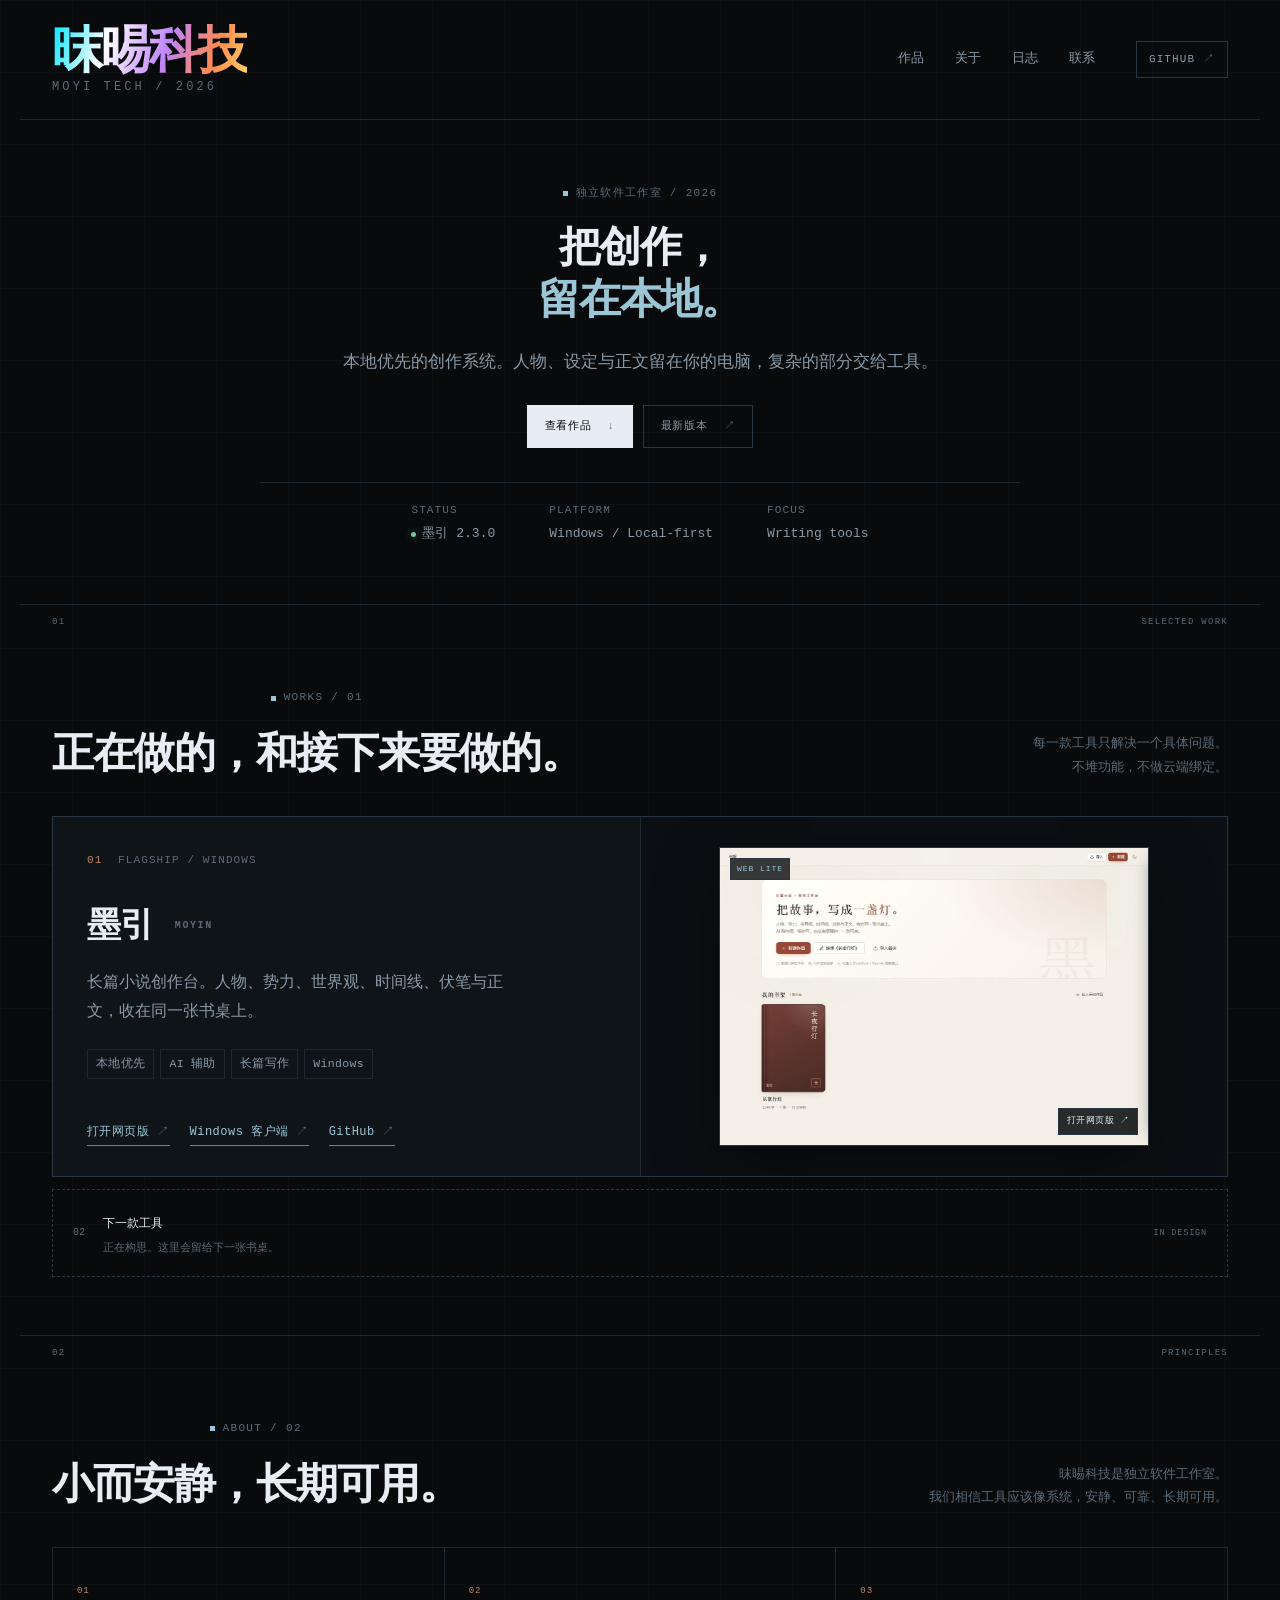
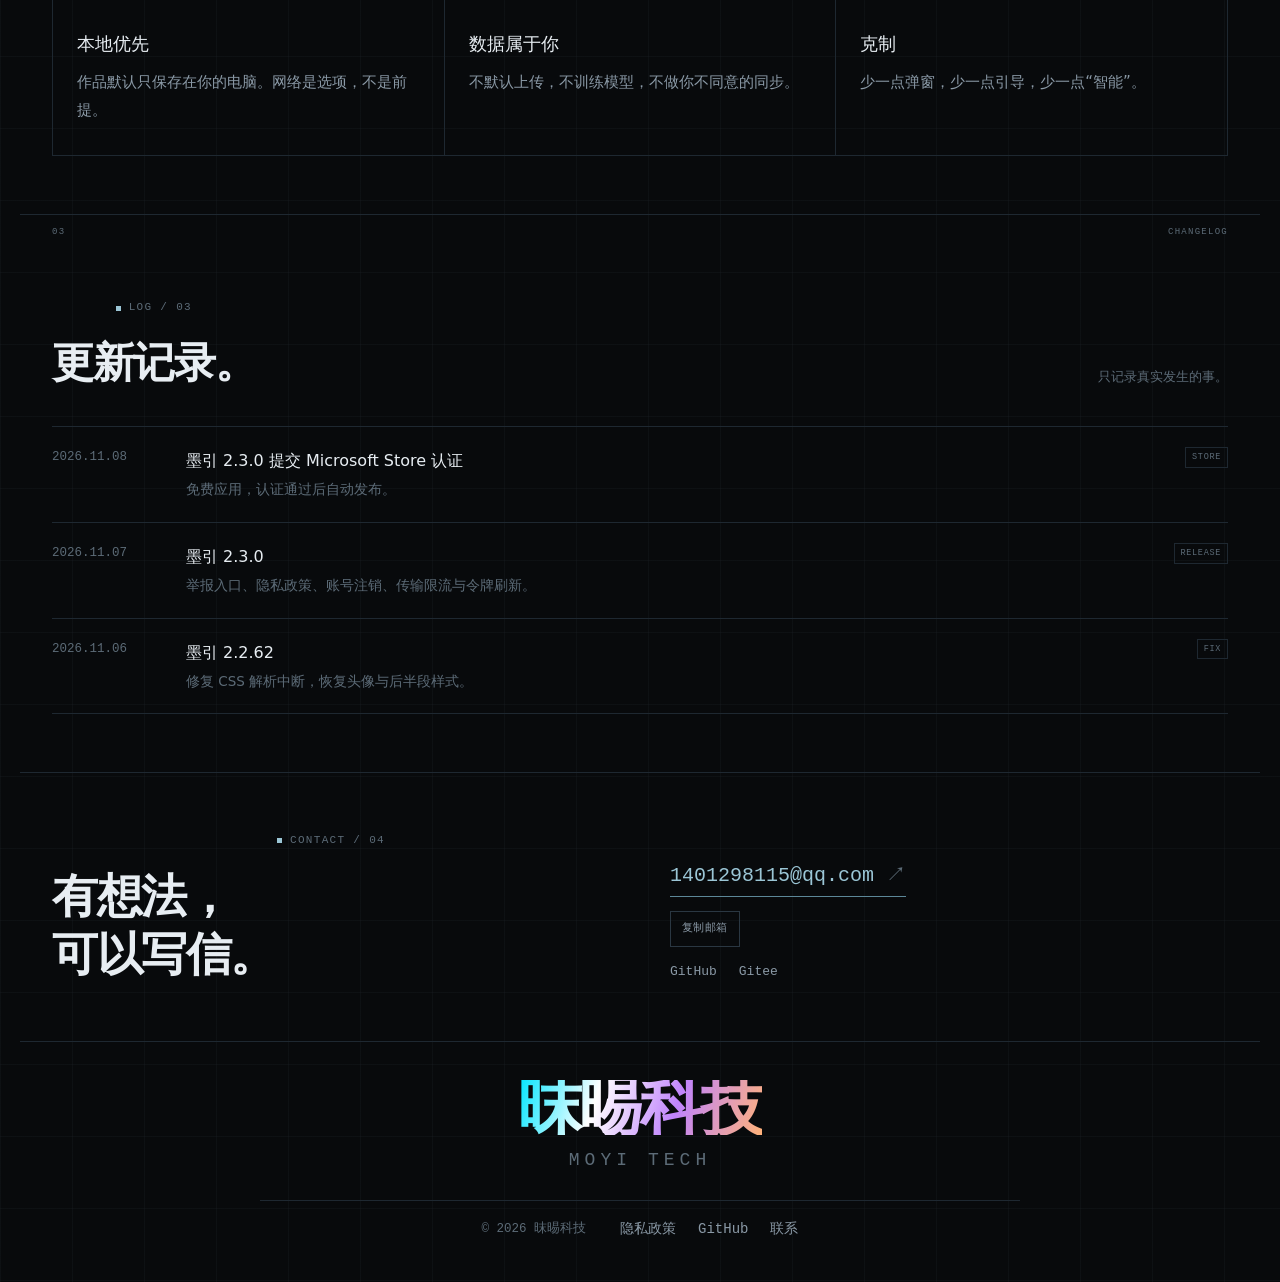
==== commit cca39512: "Link web privacy and cache bust" ====
--- a/index.html
+++ b/index.html
@@ -17,7 +17,7 @@
 <meta name="twitter:title" content="昩晹科技 · 独立软件工作室">
 <meta name="twitter:description" content="本地优先的写作与创作系统。第一款产品：墨引。">
 <link rel="icon" href="favicon.svg" type="image/svg+xml">
-<link rel="stylesheet" href="styles.css?v=20261108-6">
+<link rel="stylesheet" href="styles.css?v=20261108-7">
 <script type="application/ld+json">
 {
   "@context": "https://schema.org",
@@ -171,7 +171,7 @@
   <div class="footer-bottom">
     <p class="footer-copy">© <span id="year">2026</span> 昩晹科技</p>
     <div class="footer-links">
-      <a href="https://moyinaixiezuo.github.io/AI-MOYIN/privacy.html" target="_blank" rel="noopener">隐私政策</a>
+      <a href="https://moyin.moyitech.top/privacy.html" target="_blank" rel="noopener">隐私政策</a>
       <a href="https://github.com/MoYinAixiezuo/AI-MOYIN" target="_blank" rel="noopener">GitHub</a>
       <a href="mailto:1401298115@qq.com">联系</a>
     </div>
--- a/styles.css
+++ b/styles.css
@@ -230,3 +230,11 @@
   html { scroll-behavior: auto; }
   .reveal { opacity: 1; transform: none; transition: none; }
 }
+
+/* Product web-lite shot */
+.product-shot { position: relative; display: block; width: 100%; max-width: 430px; border: 1px solid var(--line-2); background: #0b0f13; box-shadow: 0 24px 60px rgba(0,0,0,.35); z-index: 1; overflow: hidden; }
+.product-shot img { display: block; width: 100%; height: auto; filter: saturate(.85) contrast(1.02); transition: transform .5s ease; }
+.product-shot:hover img { transform: scale(1.015); }
+.shot-badge { position: absolute; top: 10px; left: 10px; font-family: var(--mono); font-size: 8px; letter-spacing: .12em; color: var(--cool); background: rgba(8,10,12,.8); border: 1px solid var(--line-2); padding: 3px 6px; }
+.shot-cta { position: absolute; right: 10px; bottom: 10px; font-family: var(--mono); font-size: 9px; letter-spacing: .04em; color: var(--text); background: rgba(8,10,12,.86); border: 1px solid var(--line-2); padding: 5px 8px; }
+.product-shot:hover .shot-cta { color: var(--cool); border-color: var(--cool-dim); }
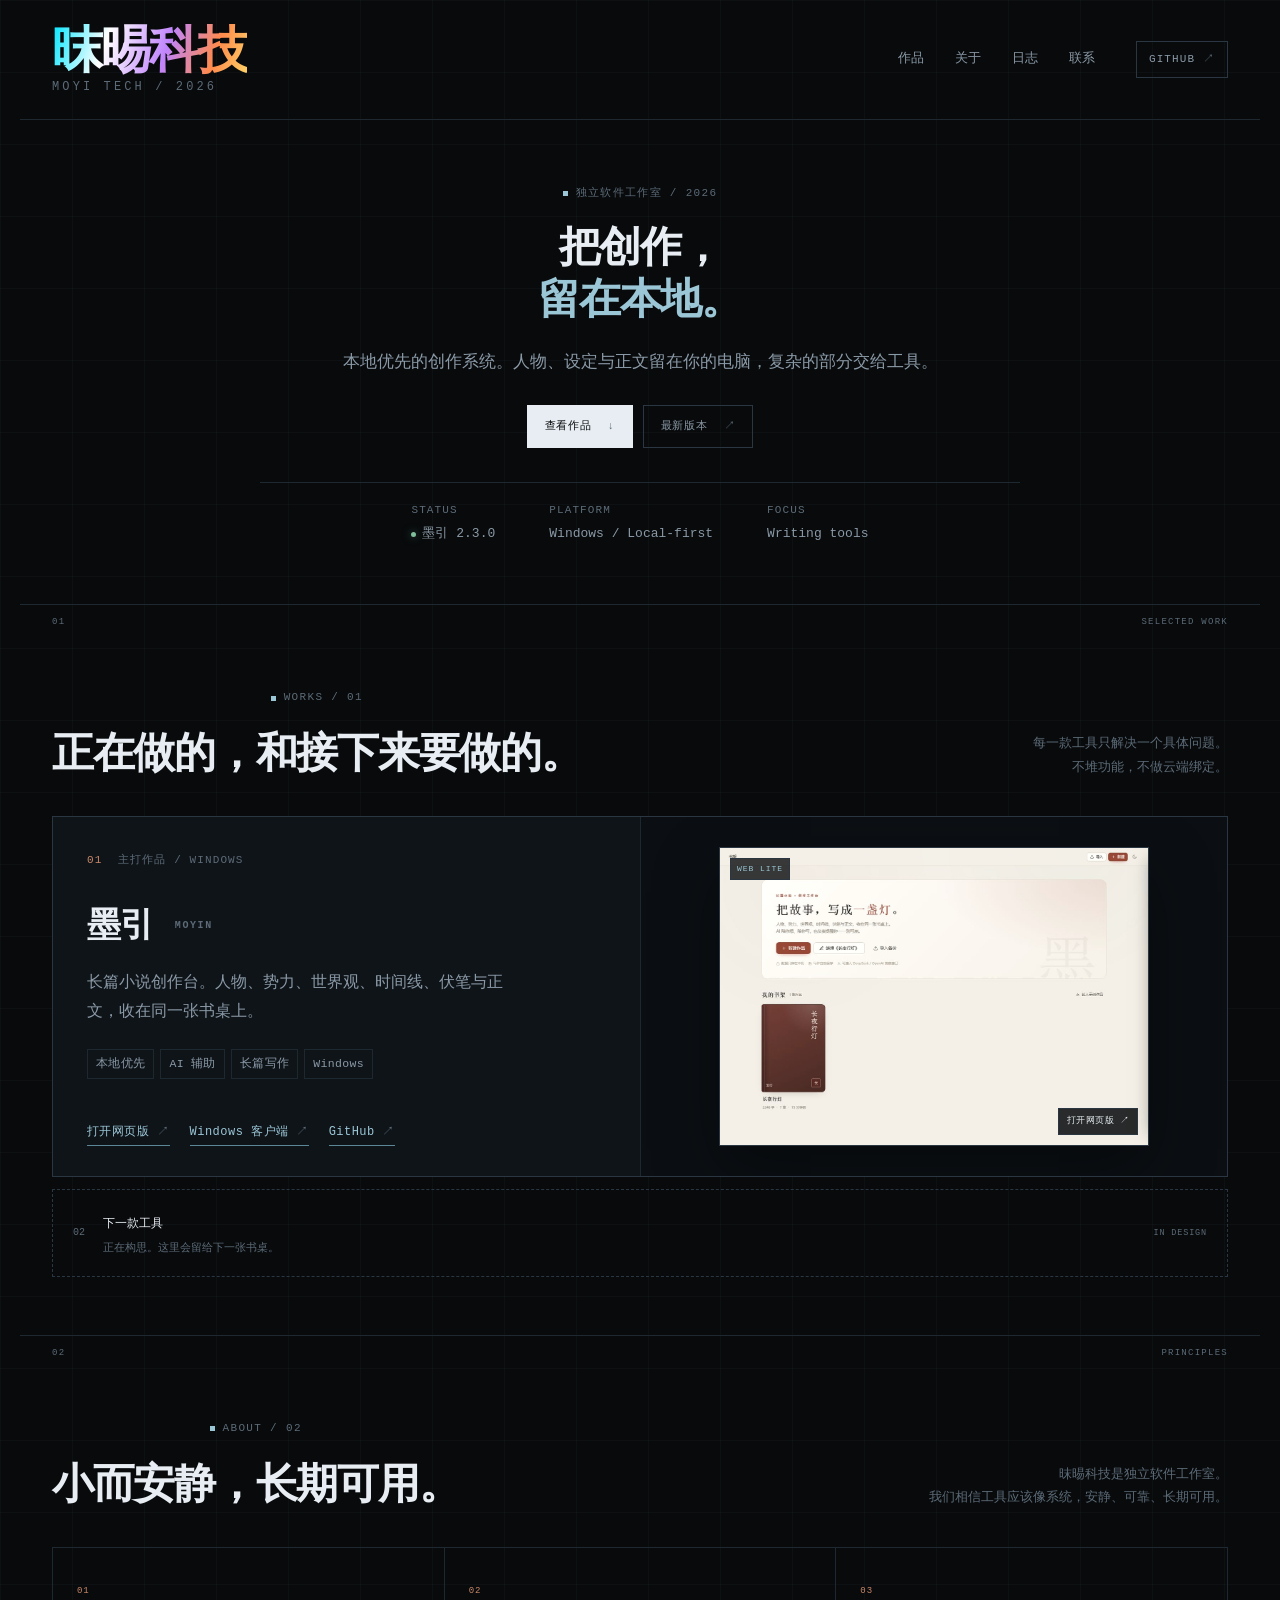
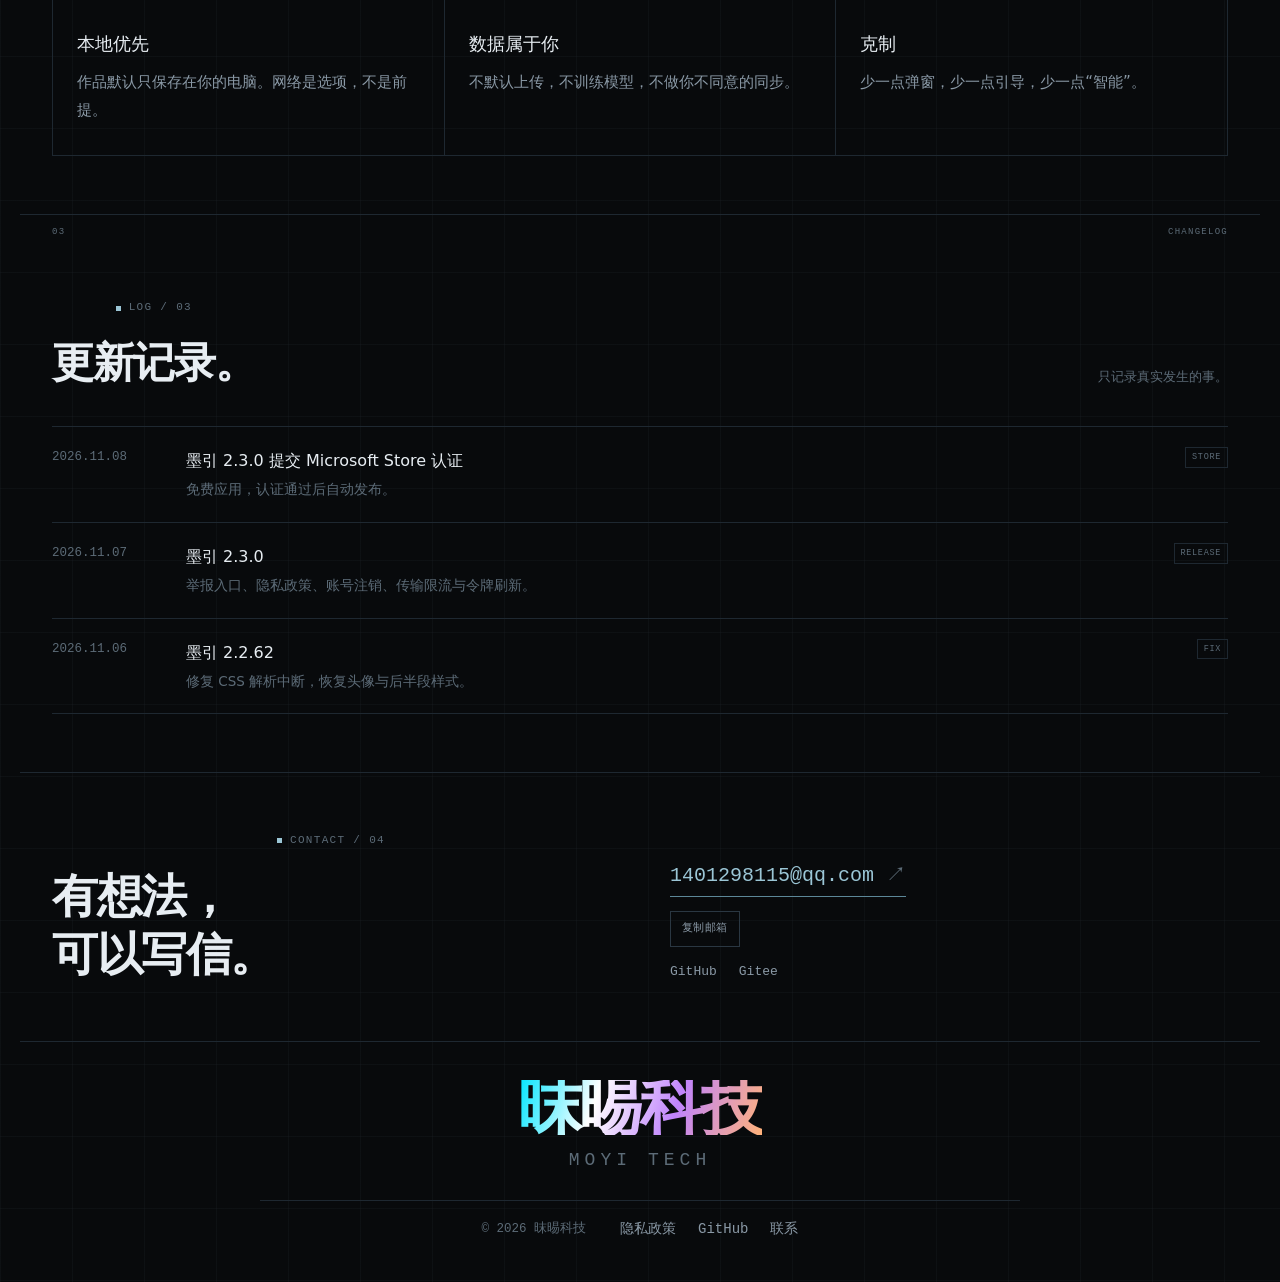
==== commit 5436a938: "CMS and content: index.html" ====
--- a/index.html
+++ b/index.html
@@ -39,8 +39,8 @@
 
 <header class="nav">
   <a class="brand" href="./" aria-label="昩晹科技首页">
-    <span class="brand-word">昩晹科技</span>
-    <span class="brand-sub">MOYI TECH / 2026</span>
+    <span class="brand-word" id="brand-word">昩晹科技</span>
+    <span class="brand-sub" id="brand-sub">MOYI TECH / 2026</span>
   </a>
   <nav class="nav-links" aria-label="主导航">
     <a href="#works">作品</a>
@@ -57,9 +57,9 @@
 <main id="main">
   <section class="hero" aria-labelledby="hero-title">
     <div class="hero-copy">
-      <p class="eyebrow"><span class="dot"></span> 独立软件工作室 / 2026</p>
-      <h1 id="hero-title">把创作，<br><em>留在本地。</em></h1>
-      <p class="hero-sub">本地优先的创作系统。人物、设定与正文留在你的电脑，复杂的部分交给工具。</p>
+      <p class="eyebrow" id="hero-eyebrow"><span class="dot"></span> 独立软件工作室 / 2026</p>
+      <h1 id="hero-title"><span id="hero-line1">把创作，</span><br><em id="hero-line2">留在本地。</em></h1>
+      <p class="hero-sub" id="hero-sub">本地优先的创作系统。人物、设定与正文留在你的电脑，复杂的部分交给工具。</p>
       <div class="hero-actions">
         <a class="btn btn-solid" href="#works">查看作品 <span>↓</span></a>
         <a class="btn btn-ghost" href="https://gitee.com/AI-moyin/let-writing-be-your-guide/releases" target="_blank" rel="noopener">最新版本 <span>↗</span></a>
@@ -85,10 +85,10 @@
 
     <article class="product">
       <div class="product-info">
-        <div class="product-kicker"><span>01</span> FLAGSHIP / WINDOWS</div>
-        <h3>墨引 <small>MOYIN</small></h3>
-        <p class="product-desc">长篇小说创作台。人物、势力、世界观、时间线、伏笔与正文，收在同一张书桌上。</p>
-        <ul class="tags" aria-label="产品特性">
+        <div class="product-kicker" id="product-kicker"><span>01</span> 主打作品 / WINDOWS</div>
+        <h3><span id="product-title">墨引</span> <small>MOYIN</small></h3>
+        <p class="product-desc" id="product-desc">长篇小说创作台。人物、势力、世界观、时间线、伏笔与正文，收在同一张书桌上。</p>
+        <ul class="tags" id="product-tags" aria-label="产品特性">
           <li>本地优先</li><li>AI 辅助</li><li>长篇写作</li><li>Windows</li>
         </ul>
         <div class="product-links">
@@ -121,9 +121,9 @@
         <p class="eyebrow"><span class="dot"></span> ABOUT / 02</p>
         <h2 id="about-title">小而安静，长期可用。</h2>
       </div>
-      <p class="section-note">昩晹科技是独立软件工作室。<br>我们相信工具应该像系统，安静、可靠、长期可用。</p>
+      <p class="section-note" id="about-note">昩晹科技是独立软件工作室。<br>我们相信工具应该像系统，安静、可靠、长期可用。</p>
     </div>
-    <div class="principles">
+    <div class="principles" id="principles">
       <article><span>01</span><h3>本地优先</h3><p>作品默认只保存在你的电脑。网络是选项，不是前提。</p></article>
       <article><span>02</span><h3>数据属于你</h3><p>不默认上传，不训练模型，不做你不同意的同步。</p></article>
       <article><span>03</span><h3>克制</h3><p>少一点弹窗，少一点引导，少一点“智能”。</p></article>
@@ -138,9 +138,9 @@
         <p class="eyebrow"><span class="dot"></span> LOG / 03</p>
         <h2 id="log-title">更新记录。</h2>
       </div>
-      <p class="section-note">只记录真实发生的事。</p>
+      <p class="section-note" id="log-note">只记录真实发生的事。</p>
     </div>
-    <ol class="timeline">
+    <ol class="timeline" id="timeline">
       <li><time datetime="2026-11-08">2026.11.08</time><div><strong>墨引 2.3.0 提交 Microsoft Store 认证</strong><p>免费应用，认证通过后自动发布。</p></div><span class="tag">STORE</span></li>
       <li><time datetime="2026-11-07">2026.11.07</time><div><strong>墨引 2.3.0</strong><p>举报入口、隐私政策、账号注销、传输限流与令牌刷新。</p></div><span class="tag">RELEASE</span></li>
       <li><time datetime="2026-11-06">2026.11.06</time><div><strong>墨引 2.2.62</strong><p>修复 CSS 解析中断，恢复头像与后半段样式。</p></div><span class="tag">FIX</span></li>
@@ -150,11 +150,11 @@
   <section class="contact" id="contact" aria-labelledby="contact-title">
     <div>
       <p class="eyebrow"><span class="dot"></span> CONTACT / 04</p>
-      <h2 id="contact-title">有想法，<br>可以写信。</h2>
+      <h2 id="contact-title"><span id="contact-line1">有想法，</span><br><span id="contact-line2">可以写信。</span></h2>
     </div>
     <div class="contact-actions">
-      <a class="contact-mail" href="mailto:1401298115@qq.com">1401298115@qq.com <span>↗</span></a>
-      <button class="copy-mail" type="button" data-copy="1401298115@qq.com">复制邮箱</button>
+      <a class="contact-mail" id="contact-mail" href="mailto:1401298115@qq.com">1401298115@qq.com <span>↗</span></a>
+      <button class="copy-mail" id="copy-mail" type="button" data-copy="1401298115@qq.com">复制邮箱</button>
       <div class="socials">
         <a href="https://github.com/MoYinAixiezuo" target="_blank" rel="noopener">GitHub</a>
         <a href="https://gitee.com/AI-moyin" target="_blank" rel="noopener">Gitee</a>
@@ -165,11 +165,11 @@
 
 <footer class="footer">
   <div class="footer-main">
-    <div class="footer-brand">昩晹科技</div>
-    <div class="footer-sub">MOYI TECH</div>
+    <div class="footer-brand" id="footer-brand">昩晹科技</div>
+    <div class="footer-sub" id="footer-sub">MOYI TECH</div>
   </div>
   <div class="footer-bottom">
-    <p class="footer-copy">© <span id="year">2026</span> 昩晹科技</p>
+    <p class="footer-copy" id="footer-copy">© <span id="year">2026</span> 昩晹科技</p>
     <div class="footer-links">
       <a href="https://moyin.moyitech.top/privacy.html" target="_blank" rel="noopener">隐私政策</a>
       <a href="https://github.com/MoYinAixiezuo/AI-MOYIN" target="_blank" rel="noopener">GitHub</a>
@@ -180,5 +180,6 @@
 
 <div class="toast" id="toast" role="status" aria-live="polite"></div>
 <script src="app.js" defer></script>
+<script src="content.js" defer></script>
 </body>
 </html>
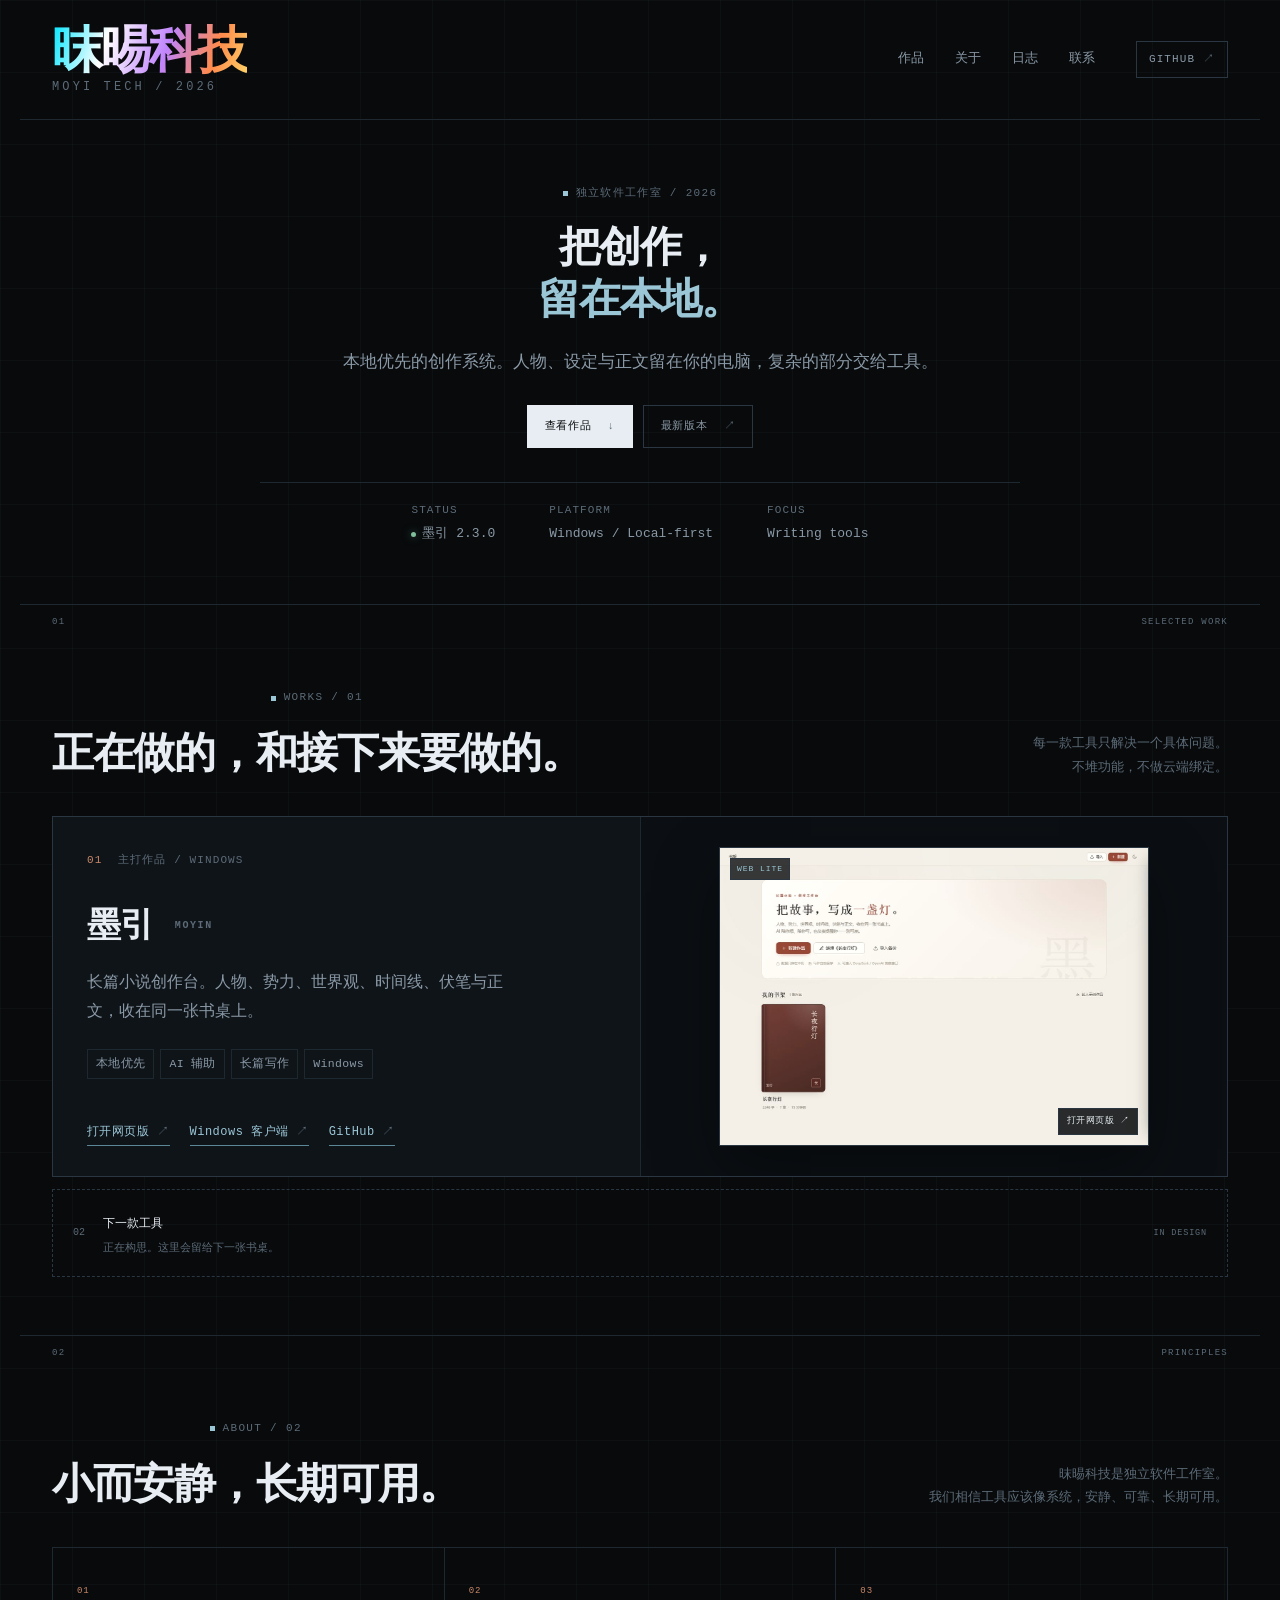
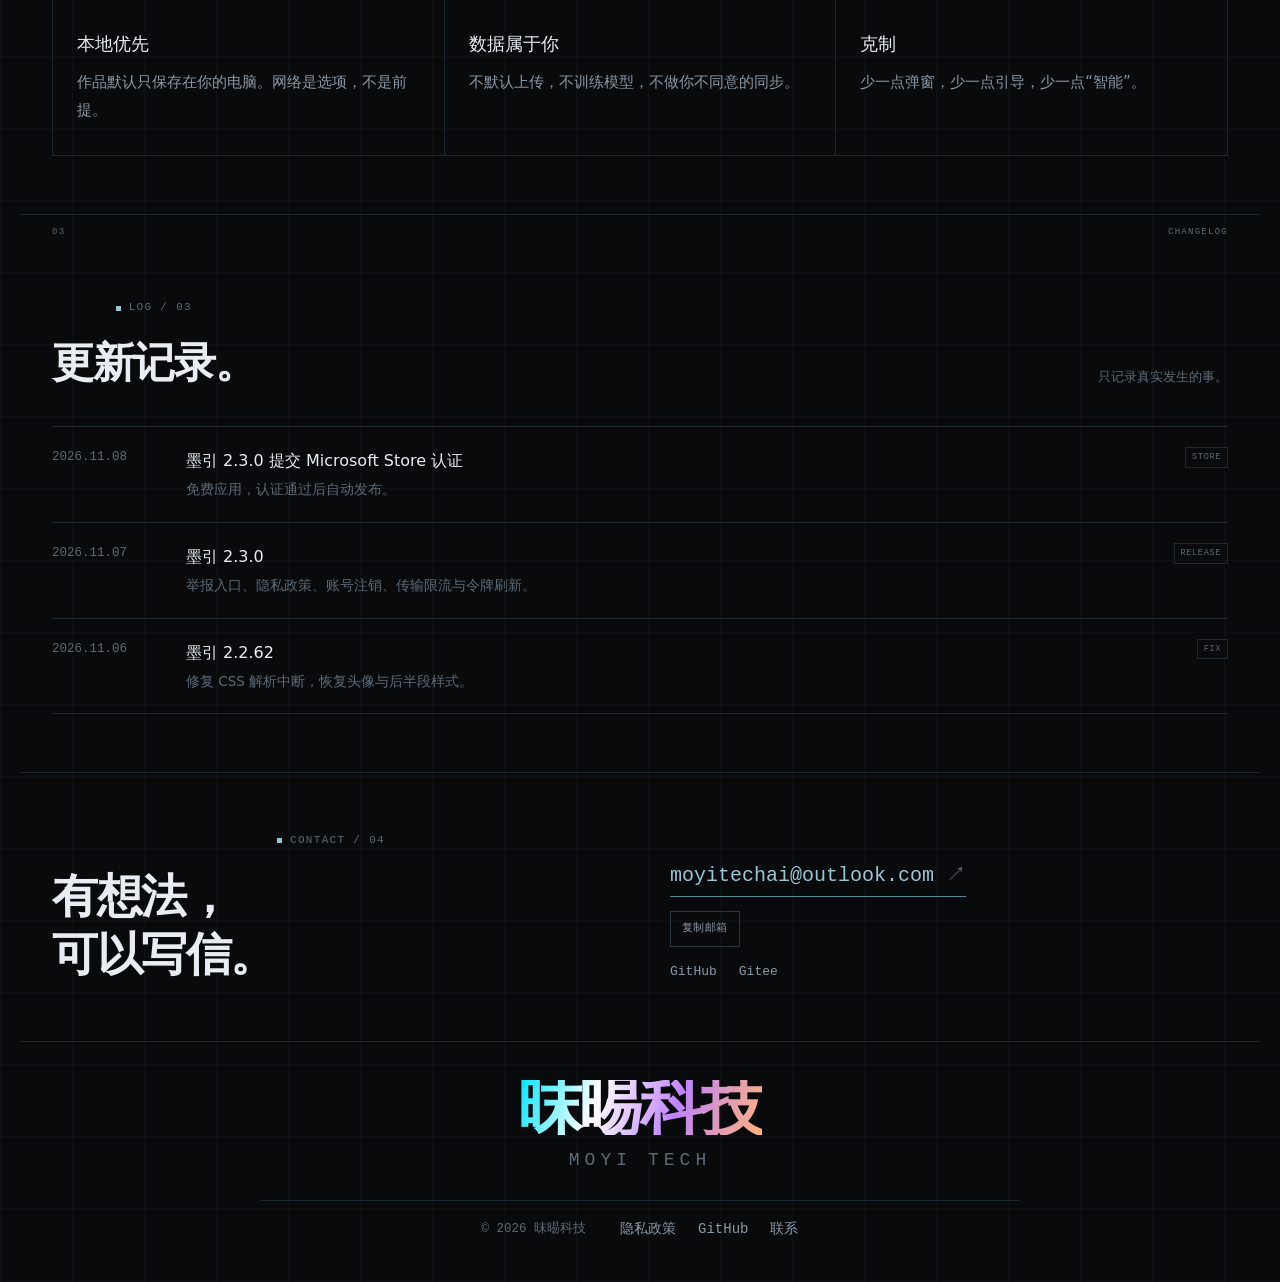
==== commit feb3187f: "Update contact email: index.html" ====
--- a/index.html
+++ b/index.html
@@ -25,7 +25,7 @@
   "name": "昩晹科技",
   "alternateName": "MOYI TECH",
   "url": "https://moyitech.top/",
-  "email": "1401298115@qq.com",
+  "email": "moyitechai@outlook.com",
   "description": "独立软件工作室，做本地优先的写作与创作系统。",
   "sameAs": [
     "https://github.com/MoYinAixiezuo",
@@ -153,8 +153,8 @@
       <h2 id="contact-title"><span id="contact-line1">有想法，</span><br><span id="contact-line2">可以写信。</span></h2>
     </div>
     <div class="contact-actions">
-      <a class="contact-mail" id="contact-mail" href="mailto:1401298115@qq.com">1401298115@qq.com <span>↗</span></a>
-      <button class="copy-mail" id="copy-mail" type="button" data-copy="1401298115@qq.com">复制邮箱</button>
+      <a class="contact-mail" id="contact-mail" href="mailto:moyitechai@outlook.com">moyitechai@outlook.com <span>↗</span></a>
+      <button class="copy-mail" id="copy-mail" type="button" data-copy="moyitechai@outlook.com">复制邮箱</button>
       <div class="socials">
         <a href="https://github.com/MoYinAixiezuo" target="_blank" rel="noopener">GitHub</a>
         <a href="https://gitee.com/AI-moyin" target="_blank" rel="noopener">Gitee</a>
@@ -173,7 +173,7 @@
     <div class="footer-links">
       <a href="https://moyin.moyitech.top/privacy.html" target="_blank" rel="noopener">隐私政策</a>
       <a href="https://github.com/MoYinAixiezuo/AI-MOYIN" target="_blank" rel="noopener">GitHub</a>
-      <a href="mailto:1401298115@qq.com">联系</a>
+      <a href="mailto:moyitechai@outlook.com">联系</a>
     </div>
   </div>
 </footer>
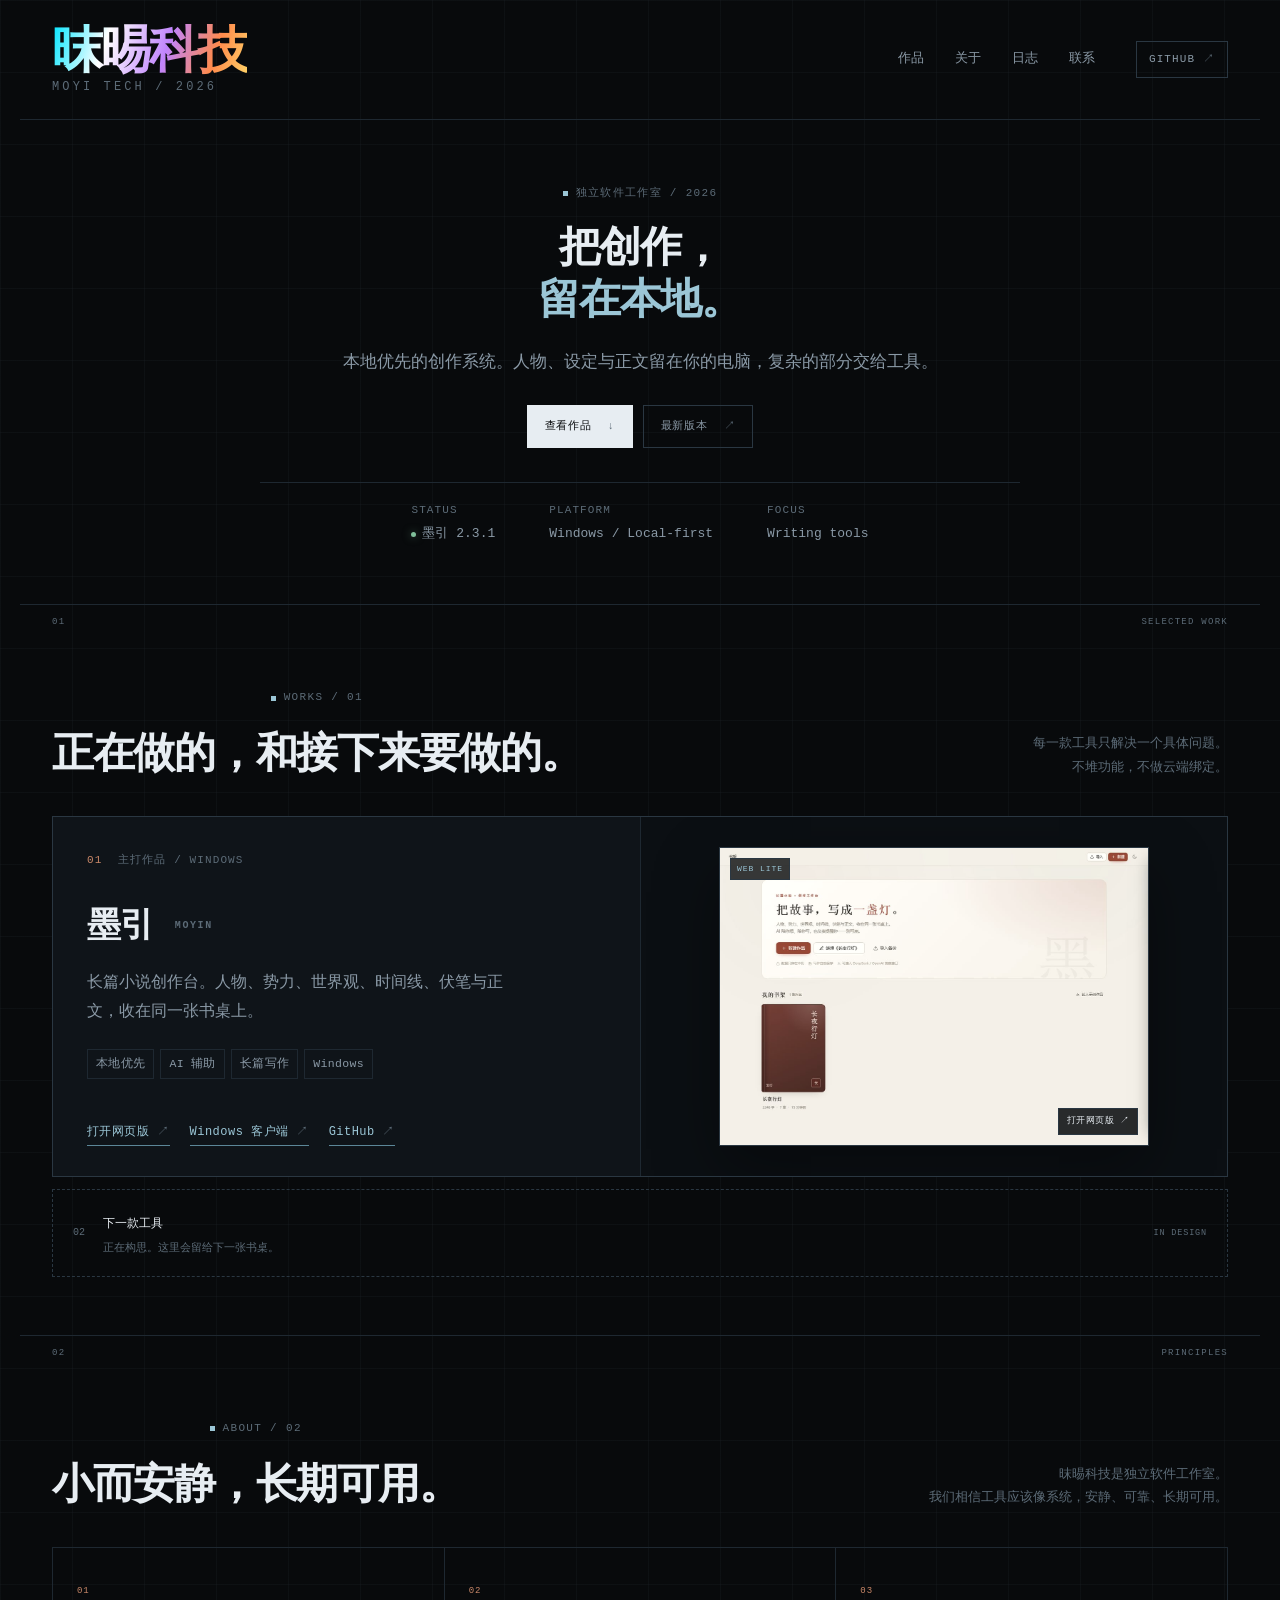
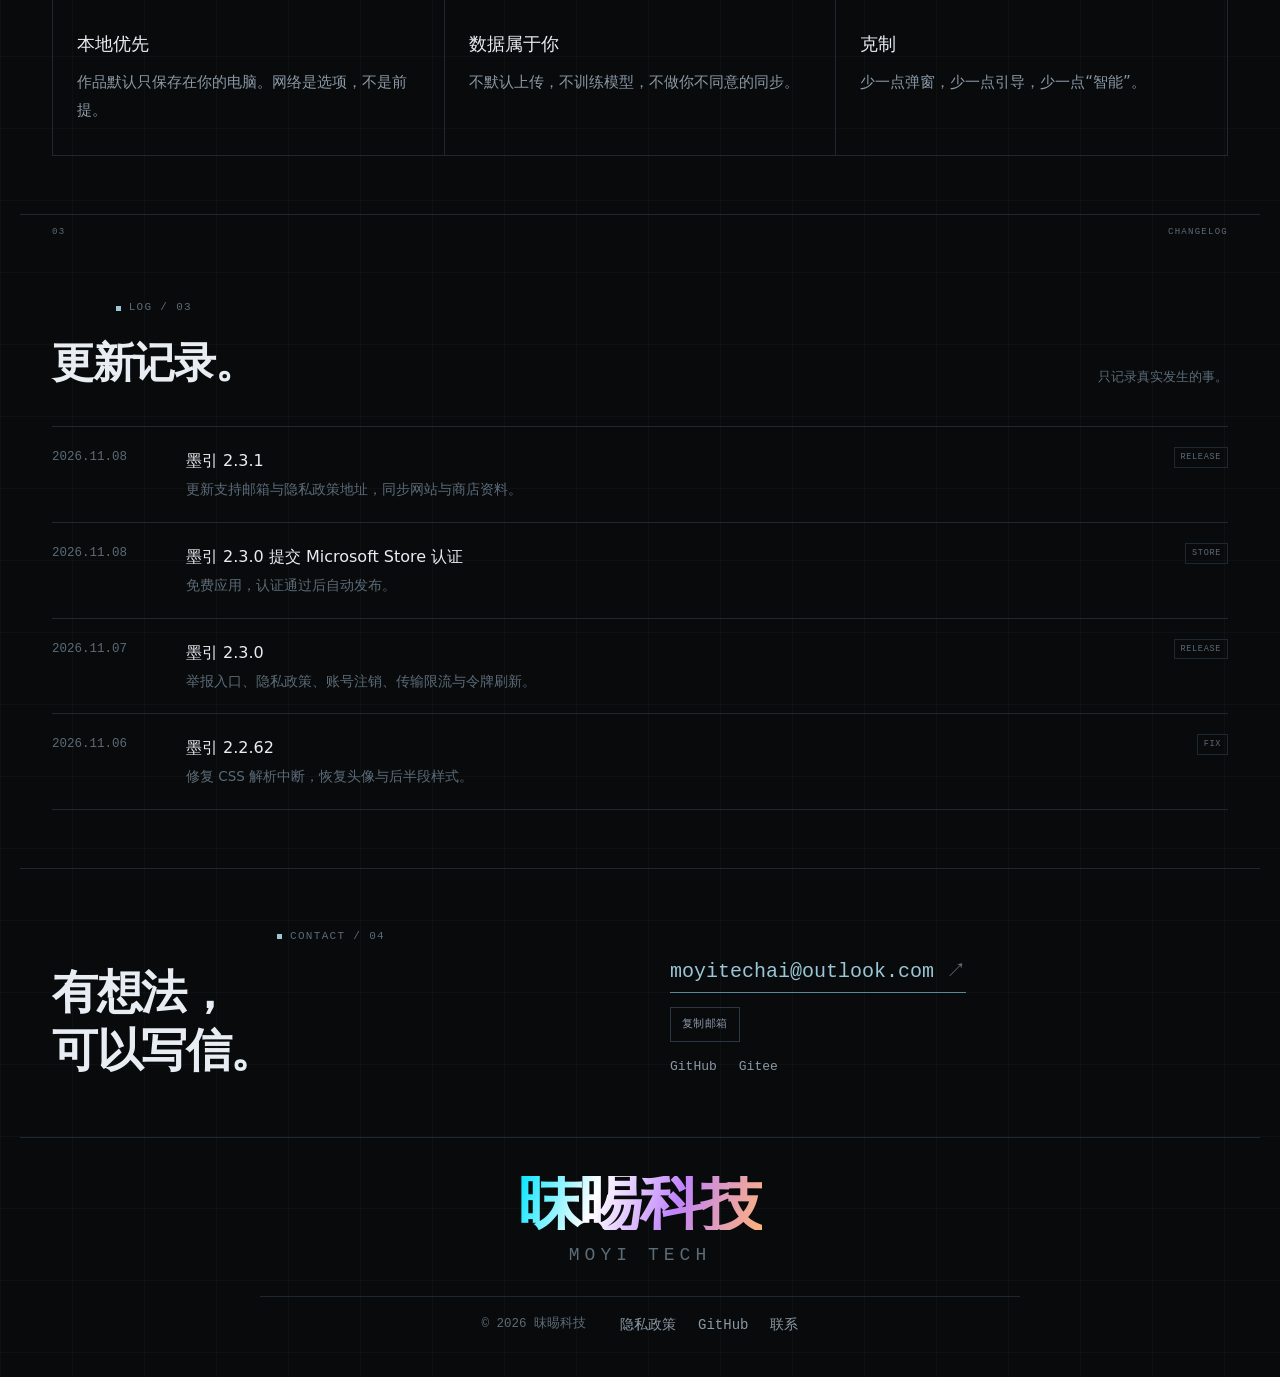
==== commit 7d0ad759: "Version 2.3.1 site copy: index.html" ====
--- a/index.html
+++ b/index.html
@@ -65,7 +65,7 @@
         <a class="btn btn-ghost" href="https://gitee.com/AI-moyin/let-writing-be-your-guide/releases" target="_blank" rel="noopener">最新版本 <span>↗</span></a>
       </div>
       <dl class="hero-meta">
-        <div><dt>STATUS</dt><dd><span class="live"></span> 墨引 2.3.0</dd></div>
+        <div><dt>STATUS</dt><dd><span class="live"></span> 墨引 2.3.1</dd></div>
         <div><dt>PLATFORM</dt><dd>Windows / Local-first</dd></div>
         <div><dt>FOCUS</dt><dd>Writing tools</dd></div>
       </dl>
@@ -141,8 +141,8 @@
       <p class="section-note" id="log-note">只记录真实发生的事。</p>
     </div>
     <ol class="timeline" id="timeline">
-      <li><time datetime="2026-11-08">2026.11.08</time><div><strong>墨引 2.3.0 提交 Microsoft Store 认证</strong><p>免费应用，认证通过后自动发布。</p></div><span class="tag">STORE</span></li>
-      <li><time datetime="2026-11-07">2026.11.07</time><div><strong>墨引 2.3.0</strong><p>举报入口、隐私政策、账号注销、传输限流与令牌刷新。</p></div><span class="tag">RELEASE</span></li>
+      <li><time datetime="2026-11-08">2026.11.08</time><div><strong>墨引 2.3.1 提交 Microsoft Store 认证</strong><p>免费应用，认证通过后自动发布。</p></div><span class="tag">STORE</span></li>
+      <li><time datetime="2026-11-07">2026.11.07</time><div><strong>墨引 2.3.1</strong><p>举报入口、隐私政策、账号注销、传输限流与令牌刷新。</p></div><span class="tag">RELEASE</span></li>
       <li><time datetime="2026-11-06">2026.11.06</time><div><strong>墨引 2.2.62</strong><p>修复 CSS 解析中断，恢复头像与后半段样式。</p></div><span class="tag">FIX</span></li>
     </ol>
   </section>
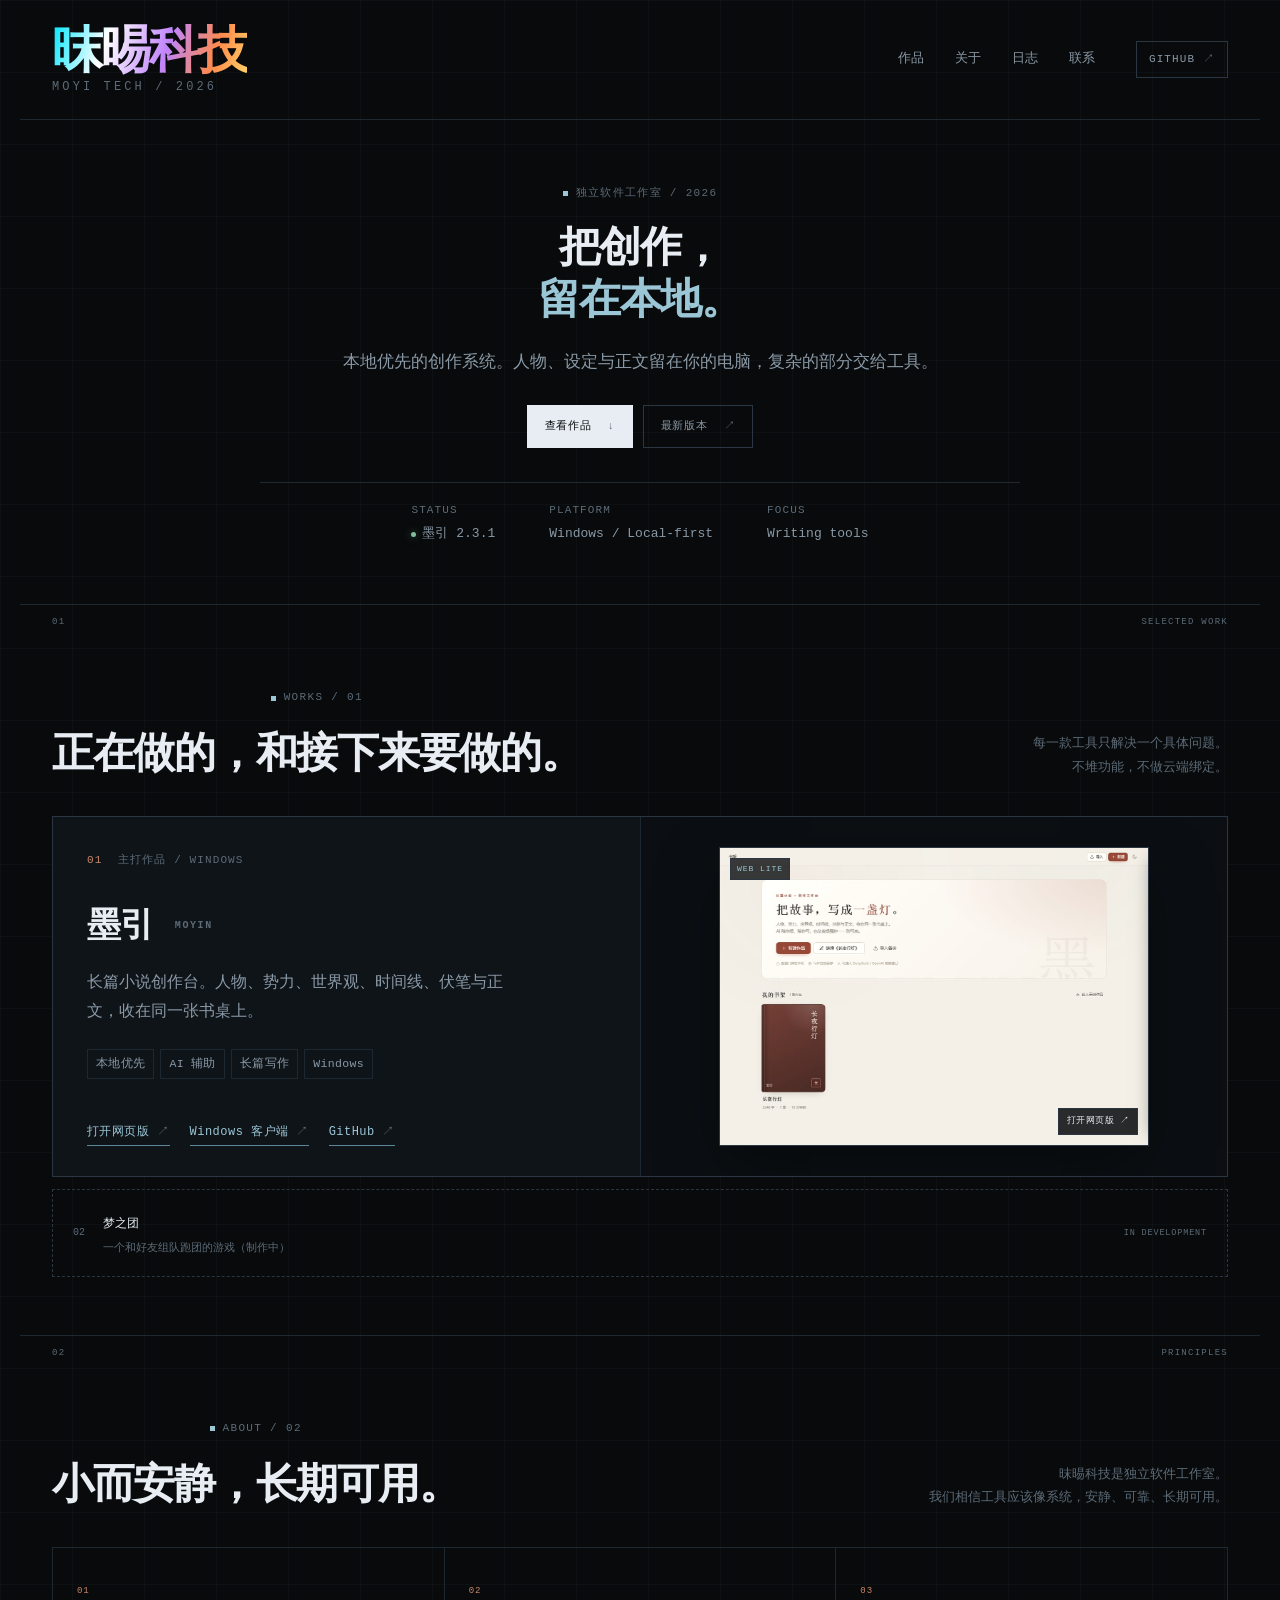
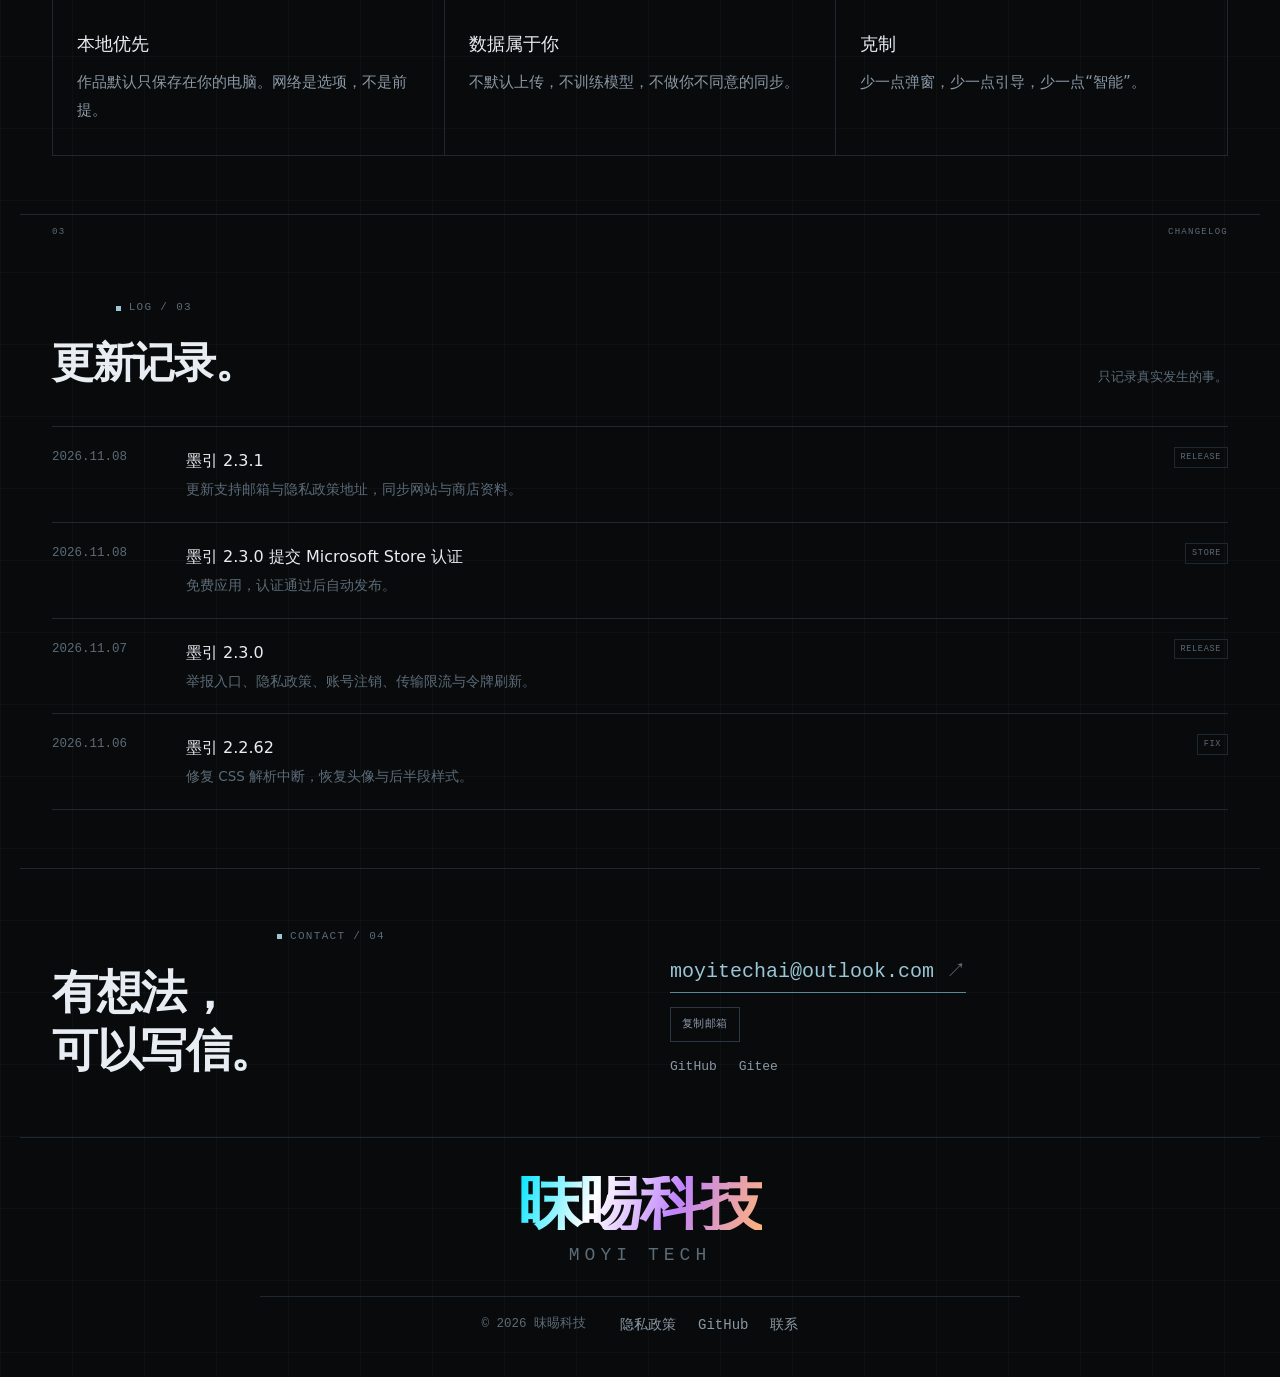
==== commit 605c4974: "Add ??? next project" ====
--- a/index.html
+++ b/index.html
@@ -108,8 +108,8 @@
 
     <div class="next-slot">
       <span class="next-index">02</span>
-      <div><strong>下一款工具</strong><p>正在构思。这里会留给下一张书桌。</p></div>
-      <span class="next-state">IN DESIGN</span>
+      <div><strong>梦之团</strong><p>一个和好友组队跑团的游戏（制作中）</p></div>
+      <span class="next-state">IN DEVELOPMENT</span>
     </div>
   </section>
 
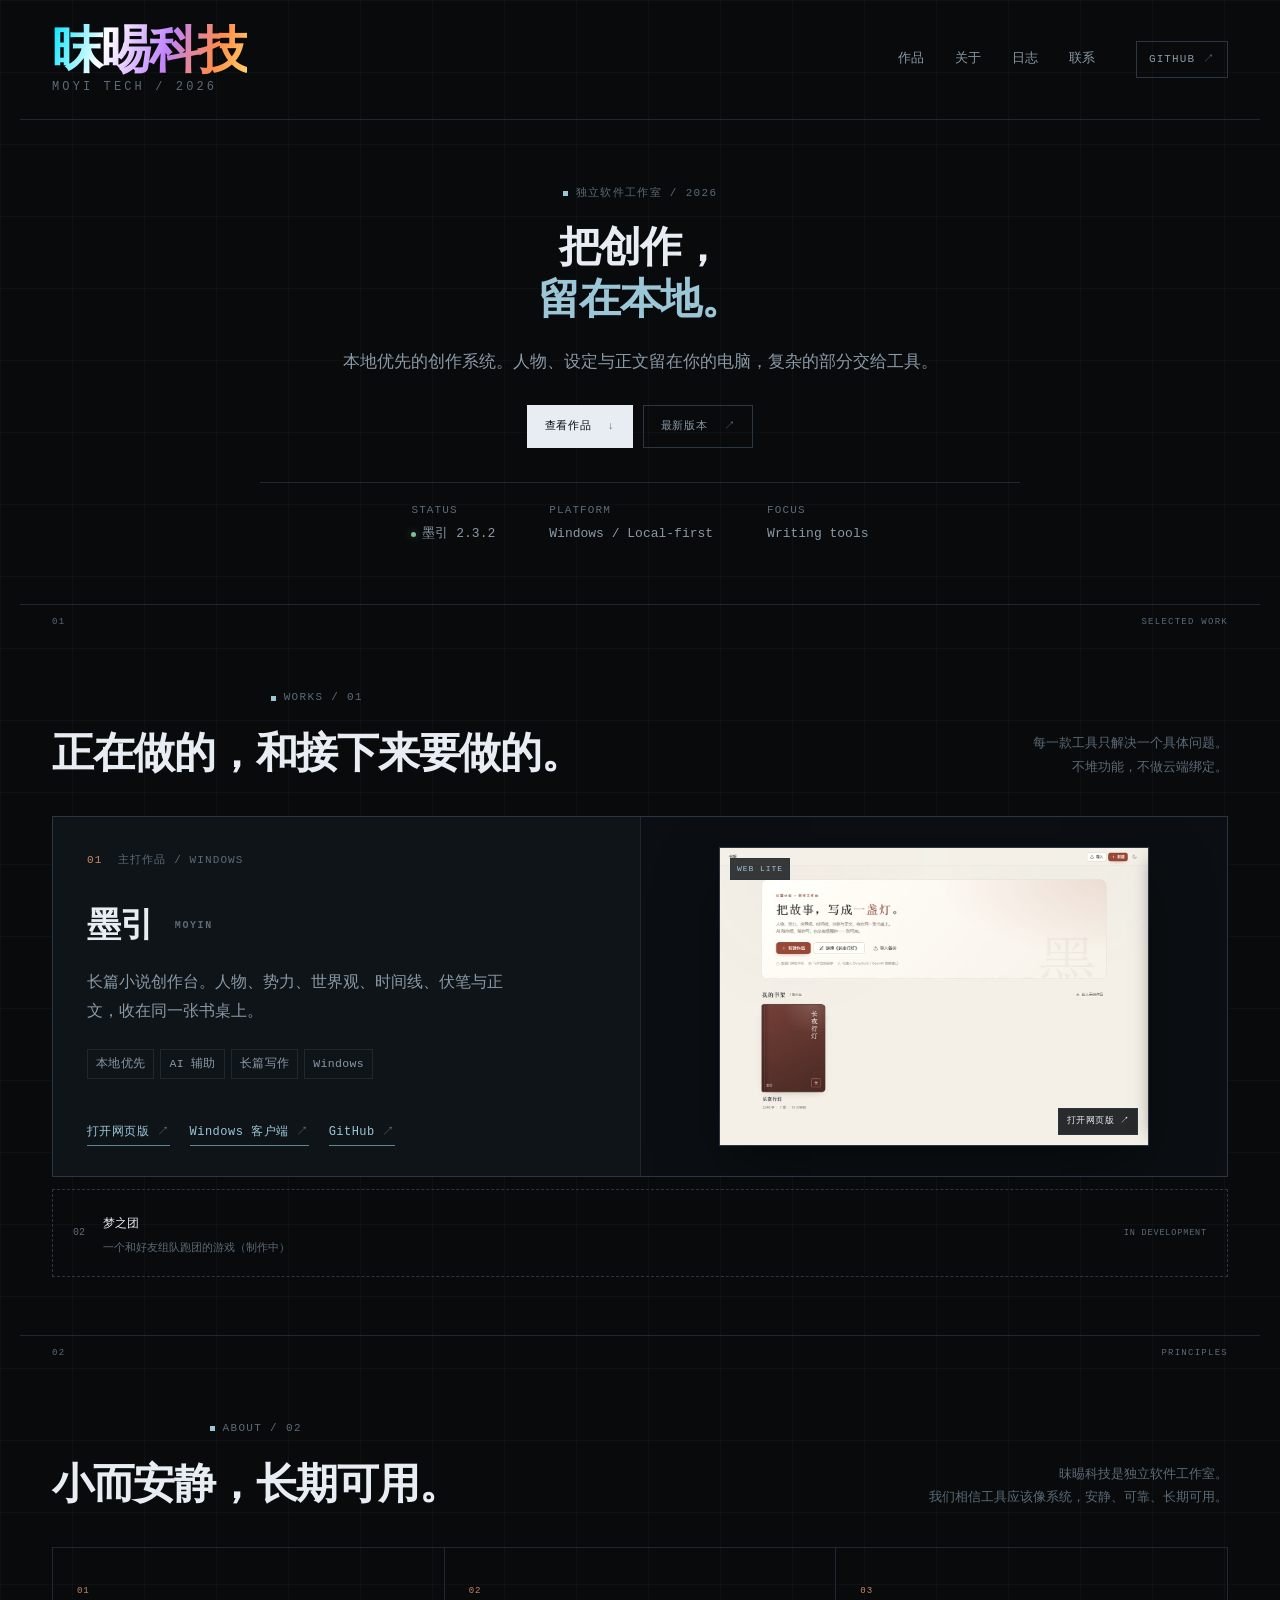
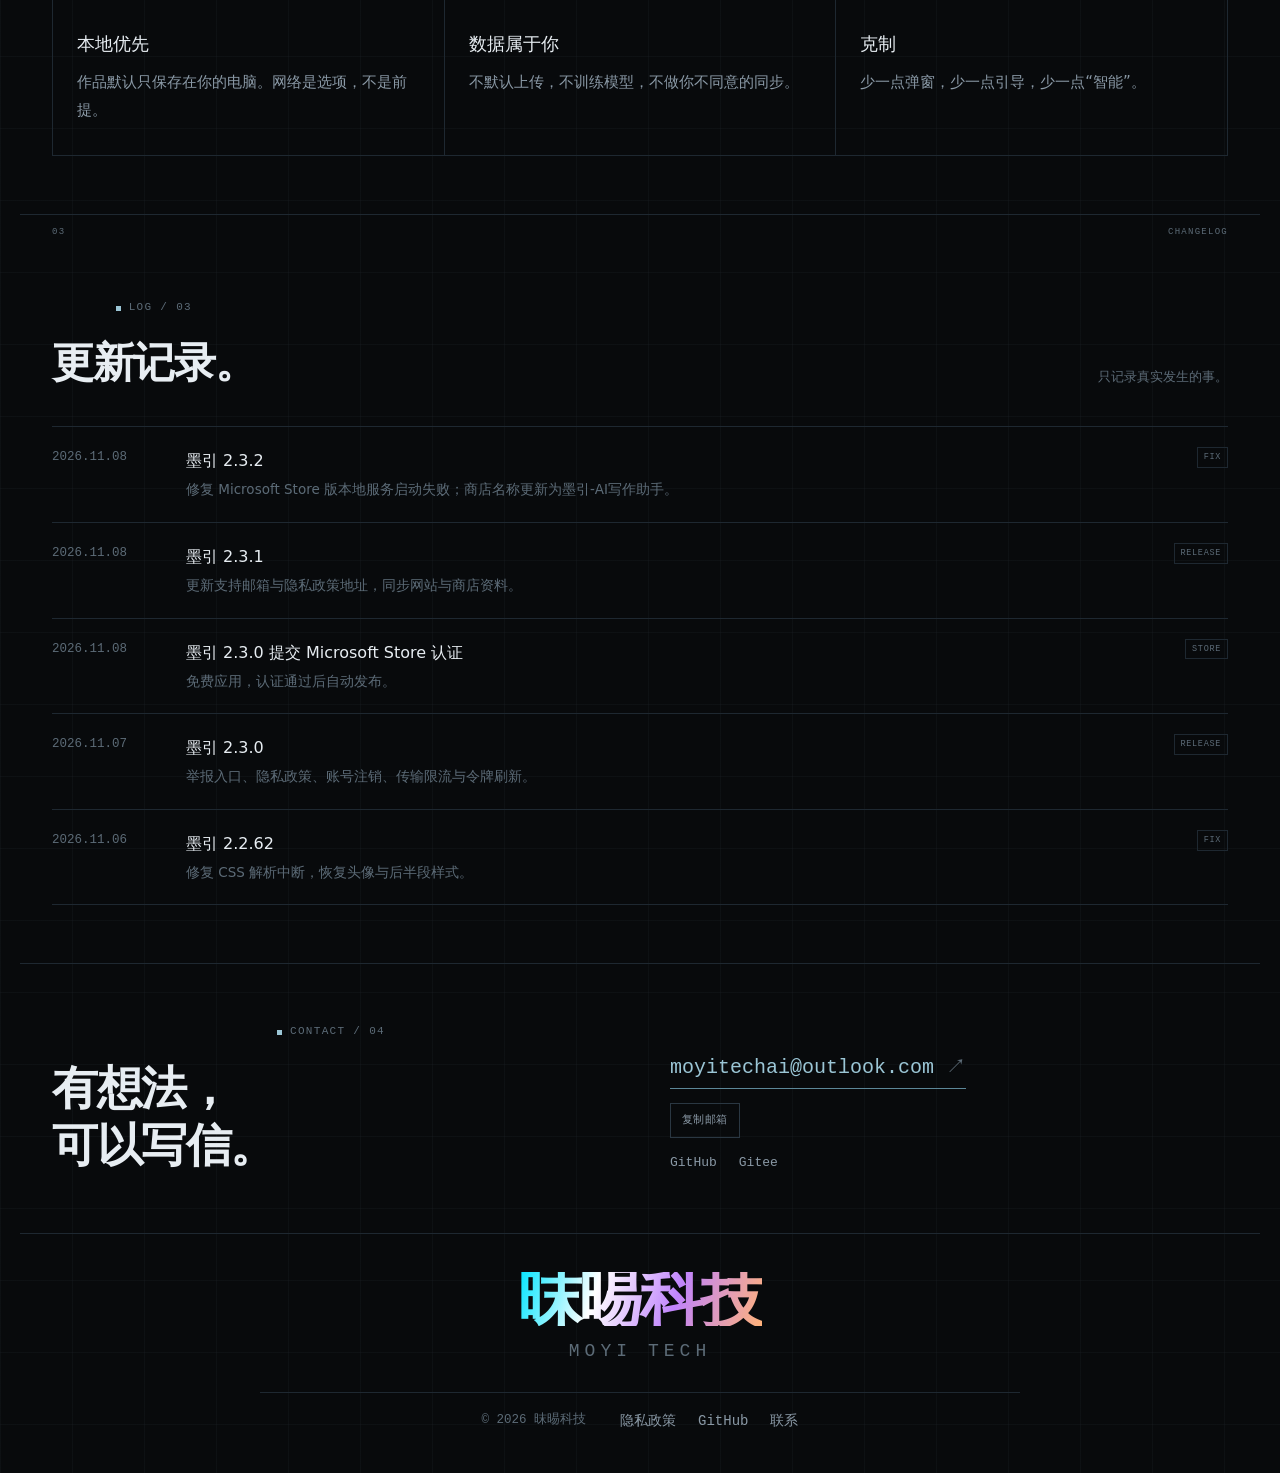
==== commit 17f47c92: "Site 2.3.2 hotfix: index.html" ====
--- a/index.html
+++ b/index.html
@@ -65,7 +65,7 @@
         <a class="btn btn-ghost" href="https://gitee.com/AI-moyin/let-writing-be-your-guide/releases" target="_blank" rel="noopener">最新版本 <span>↗</span></a>
       </div>
       <dl class="hero-meta">
-        <div><dt>STATUS</dt><dd><span class="live"></span> 墨引 2.3.1</dd></div>
+        <div><dt>STATUS</dt><dd><span class="live"></span> 墨引 2.3.2</dd></div>
         <div><dt>PLATFORM</dt><dd>Windows / Local-first</dd></div>
         <div><dt>FOCUS</dt><dd>Writing tools</dd></div>
       </dl>
@@ -141,8 +141,8 @@
       <p class="section-note" id="log-note">只记录真实发生的事。</p>
     </div>
     <ol class="timeline" id="timeline">
-      <li><time datetime="2026-11-08">2026.11.08</time><div><strong>墨引 2.3.1 提交 Microsoft Store 认证</strong><p>免费应用，认证通过后自动发布。</p></div><span class="tag">STORE</span></li>
-      <li><time datetime="2026-11-07">2026.11.07</time><div><strong>墨引 2.3.1</strong><p>举报入口、隐私政策、账号注销、传输限流与令牌刷新。</p></div><span class="tag">RELEASE</span></li>
+      <li><time datetime="2026-11-08">2026.11.08</time><div><strong>墨引 2.3.2 提交 Microsoft Store 认证</strong><p>免费应用，认证通过后自动发布。</p></div><span class="tag">STORE</span></li>
+      <li><time datetime="2026-11-07">2026.11.07</time><div><strong>墨引 2.3.2</strong><p>举报入口、隐私政策、账号注销、传输限流与令牌刷新。</p></div><span class="tag">RELEASE</span></li>
       <li><time datetime="2026-11-06">2026.11.06</time><div><strong>墨引 2.2.62</strong><p>修复 CSS 解析中断，恢复头像与后半段样式。</p></div><span class="tag">FIX</span></li>
     </ol>
   </section>
